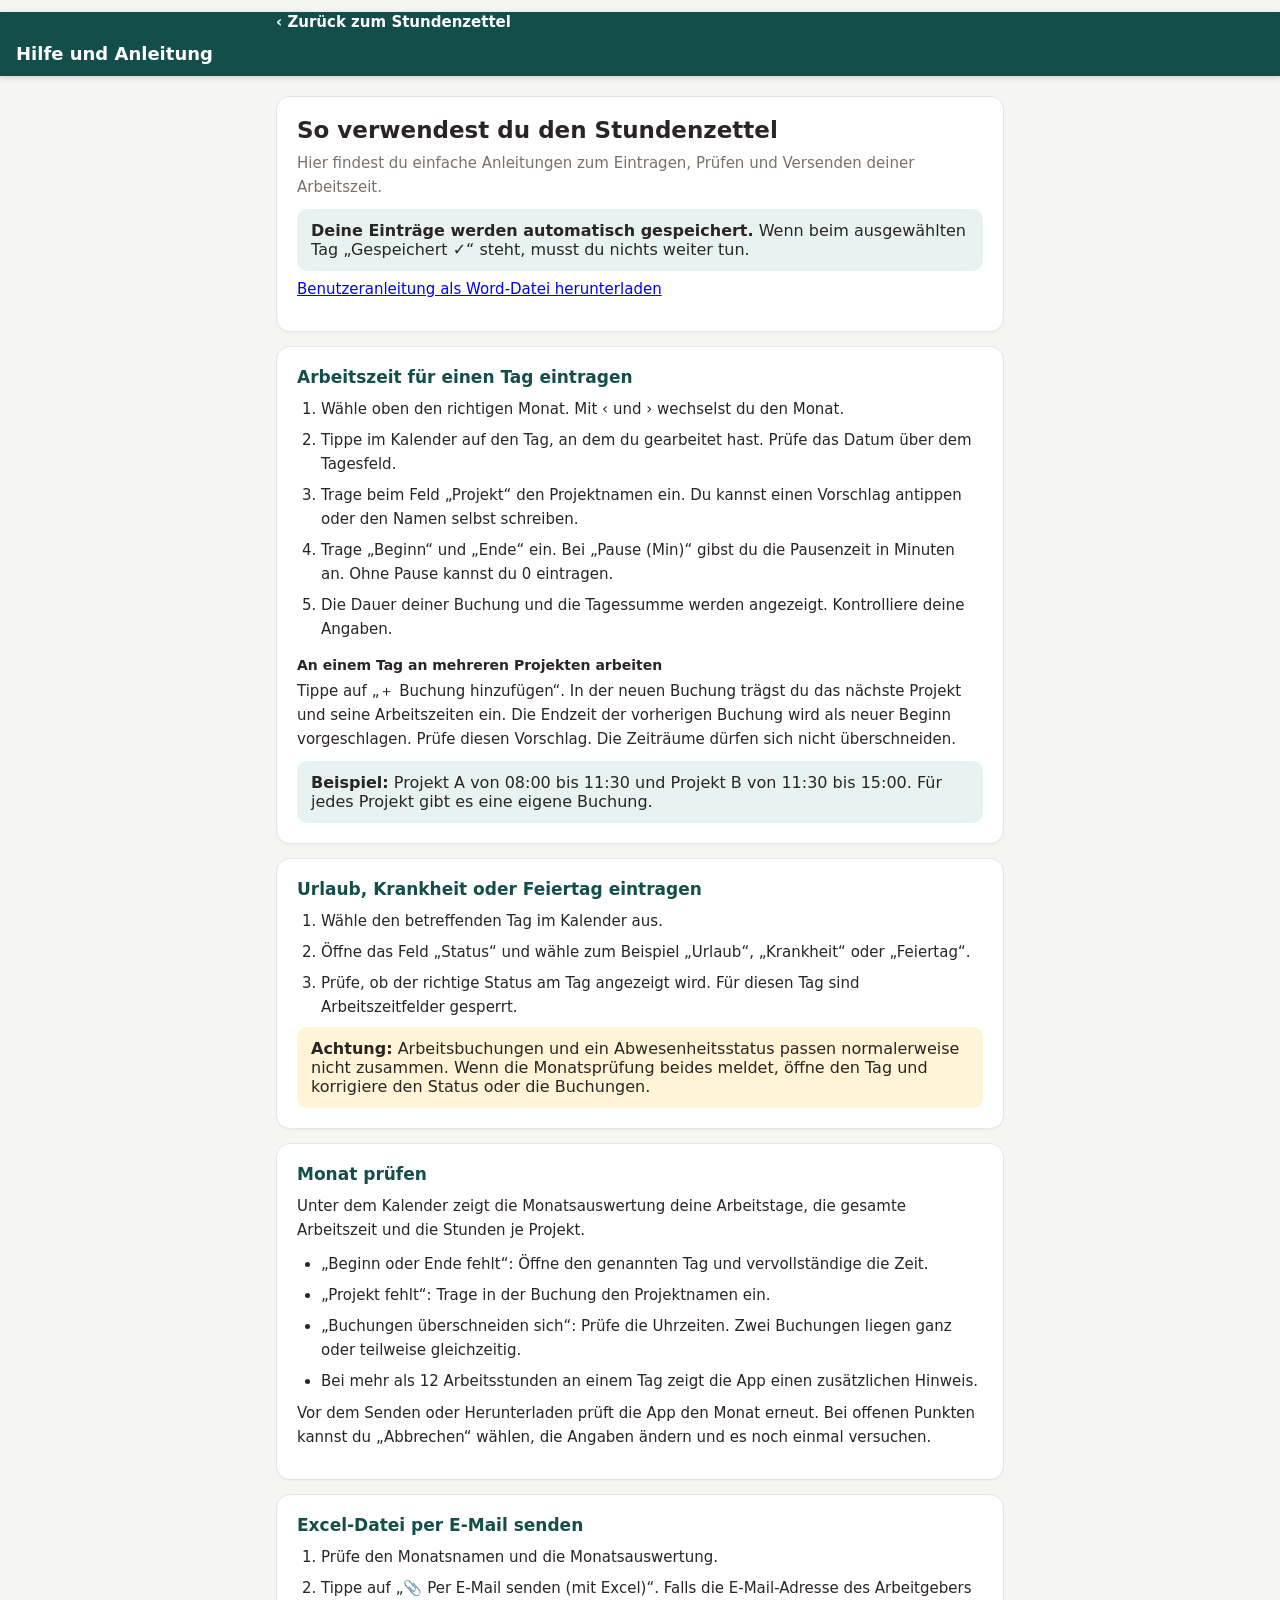
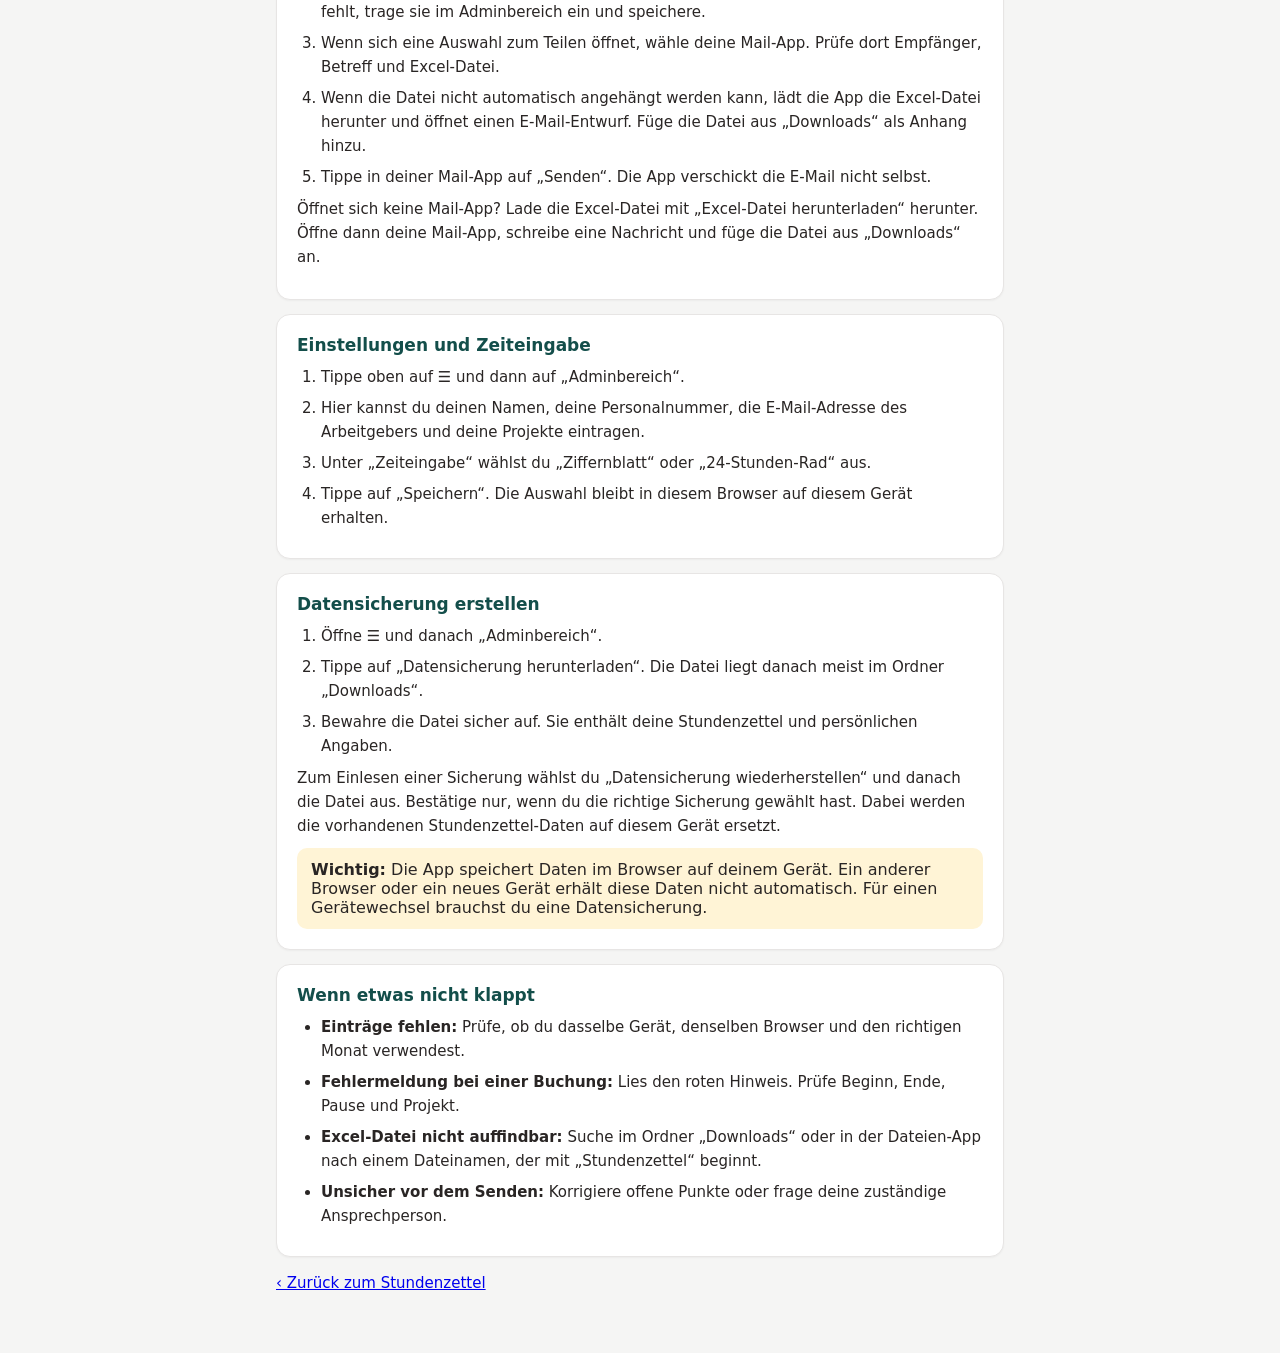
==== anleitung.html @ 893be98a "Anleitung" ====
<!DOCTYPE html>
<html lang="de">
<head>
  <meta charset="UTF-8">
  <meta name="viewport" content="width=device-width, initial-scale=1">
  <meta name="theme-color" content="#134e4a">
  <title>Benutzeranleitung – Stundenzettel</title>
  <link rel="stylesheet" href="./styles.css">
  <style>
    .guide-main { max-width:760px; margin:0 auto; padding:20px 16px 48px; }
    .guide-card { background:#fff; border:1px solid var(--stone-200); border-radius:14px; padding:20px; margin:0 0 14px; box-shadow:0 1px 2px rgba(0,0,0,.04); }
    .guide-main h1 { font-size:23px; margin:0 0 8px; }
    .guide-main h2 { font-size:17px; margin:0 0 10px; color:var(--teal-900); }
    .guide-main h3 { font-size:14px; margin:16px 0 6px; }
    .guide-main p, .guide-main li { font-size:15px; line-height:1.6; }
    .guide-main p { margin:6px 0 10px; }
    .guide-main ol, .guide-main ul { padding-left:24px; margin:8px 0; }
    .guide-main li { margin:0 0 7px; }
    .guide-intro { color:var(--stone-500); }
    .guide-note { padding:12px 14px; border-radius:10px; background:#e8f3f1; color:var(--stone-800); }
    .guide-warning { background:#fff4d6; }
    .guide-back { max-width:760px; margin:12px auto 0; padding:0 16px; }
    .guide-back a { color:#fff; text-decoration:none; font-size:15px; font-weight:600; }
    .guide-top { padding:12px 16px; }
    @media(max-width:420px) { .guide-card { padding:16px; } .guide-main h1 { font-size:21px; } .guide-main p, .guide-main li { font-size:14px; } }
  </style>
</head>
<body>
  <header>
    <div class="guide-back"><a href="./index.html">‹ Zurück zum Stundenzettel</a></div>
    <div class="guide-top"><h1 style="font-size:18px;font-weight:700;">Hilfe und Anleitung</h1></div>
  </header>
  <main class="guide-main">
    <section class="guide-card">
      <h1>So verwendest du den Stundenzettel</h1>
      <p class="guide-intro">Hier findest du einfache Anleitungen zum Eintragen, Prüfen und Versenden deiner Arbeitszeit.</p>
      <div class="guide-note"><strong>Deine Einträge werden automatisch gespeichert.</strong> Wenn beim ausgewählten Tag „Gespeichert ✓“ steht, musst du nichts weiter tun.</div>
      <p><a href="./Benutzeranleitung-Stundenzettel.docx" download>Benutzeranleitung als Word-Datei herunterladen</a></p>
    </section>

    <section class="guide-card">
      <h2>Arbeitszeit für einen Tag eintragen</h2>
      <ol>
        <li>Wähle oben den richtigen Monat. Mit ‹ und › wechselst du den Monat.</li>
        <li>Tippe im Kalender auf den Tag, an dem du gearbeitet hast. Prüfe das Datum über dem Tagesfeld.</li>
        <li>Trage beim Feld „Projekt“ den Projektnamen ein. Du kannst einen Vorschlag antippen oder den Namen selbst schreiben.</li>
        <li>Trage „Beginn“ und „Ende“ ein. Bei „Pause (Min)“ gibst du die Pausenzeit in Minuten an. Ohne Pause kannst du 0 eintragen.</li>
        <li>Die Dauer deiner Buchung und die Tagessumme werden angezeigt. Kontrolliere deine Angaben.</li>
      </ol>
      <h3>An einem Tag an mehreren Projekten arbeiten</h3>
      <p>Tippe auf „＋ Buchung hinzufügen“. In der neuen Buchung trägst du das nächste Projekt und seine Arbeitszeiten ein. Die Endzeit der vorherigen Buchung wird als neuer Beginn vorgeschlagen. Prüfe diesen Vorschlag. Die Zeiträume dürfen sich nicht überschneiden.</p>
      <div class="guide-note"><strong>Beispiel:</strong> Projekt A von 08:00 bis 11:30 und Projekt B von 11:30 bis 15:00. Für jedes Projekt gibt es eine eigene Buchung.</div>
    </section>

    <section class="guide-card">
      <h2>Urlaub, Krankheit oder Feiertag eintragen</h2>
      <ol>
        <li>Wähle den betreffenden Tag im Kalender aus.</li>
        <li>Öffne das Feld „Status“ und wähle zum Beispiel „Urlaub“, „Krankheit“ oder „Feiertag“.</li>
        <li>Prüfe, ob der richtige Status am Tag angezeigt wird. Für diesen Tag sind Arbeitszeitfelder gesperrt.</li>
      </ol>
      <div class="guide-note guide-warning"><strong>Achtung:</strong> Arbeitsbuchungen und ein Abwesenheitsstatus passen normalerweise nicht zusammen. Wenn die Monatsprüfung beides meldet, öffne den Tag und korrigiere den Status oder die Buchungen.</div>
    </section>

    <section class="guide-card">
      <h2>Monat prüfen</h2>
      <p>Unter dem Kalender zeigt die Monatsauswertung deine Arbeitstage, die gesamte Arbeitszeit und die Stunden je Projekt.</p>
      <ul>
        <li>„Beginn oder Ende fehlt“: Öffne den genannten Tag und vervollständige die Zeit.</li>
        <li>„Projekt fehlt“: Trage in der Buchung den Projektnamen ein.</li>
        <li>„Buchungen überschneiden sich“: Prüfe die Uhrzeiten. Zwei Buchungen liegen ganz oder teilweise gleichzeitig.</li>
        <li>Bei mehr als 12 Arbeitsstunden an einem Tag zeigt die App einen zusätzlichen Hinweis.</li>
      </ul>
      <p>Vor dem Senden oder Herunterladen prüft die App den Monat erneut. Bei offenen Punkten kannst du „Abbrechen“ wählen, die Angaben ändern und es noch einmal versuchen.</p>
    </section>

    <section class="guide-card">
      <h2>Excel-Datei per E-Mail senden</h2>
      <ol>
        <li>Prüfe den Monatsnamen und die Monatsauswertung.</li>
        <li>Tippe auf „📎 Per E-Mail senden (mit Excel)“. Falls die E-Mail-Adresse des Arbeitgebers fehlt, trage sie im Adminbereich ein und speichere.</li>
        <li>Wenn sich eine Auswahl zum Teilen öffnet, wähle deine Mail-App. Prüfe dort Empfänger, Betreff und Excel-Datei.</li>
        <li>Wenn die Datei nicht automatisch angehängt werden kann, lädt die App die Excel-Datei herunter und öffnet einen E-Mail-Entwurf. Füge die Datei aus „Downloads“ als Anhang hinzu.</li>
        <li>Tippe in deiner Mail-App auf „Senden“. Die App verschickt die E-Mail nicht selbst.</li>
      </ol>
      <p>Öffnet sich keine Mail-App? Lade die Excel-Datei mit „Excel-Datei herunterladen“ herunter. Öffne dann deine Mail-App, schreibe eine Nachricht und füge die Datei aus „Downloads“ an.</p>
    </section>

    <section class="guide-card">
      <h2>Einstellungen und Zeiteingabe</h2>
      <ol>
        <li>Tippe oben auf ☰ und dann auf „Adminbereich“.</li>
        <li>Hier kannst du deinen Namen, deine Personalnummer, die E-Mail-Adresse des Arbeitgebers und deine Projekte eintragen.</li>
        <li>Unter „Zeiteingabe“ wählst du „Ziffernblatt“ oder „24-Stunden-Rad“ aus.</li>
        <li>Tippe auf „Speichern“. Die Auswahl bleibt in diesem Browser auf diesem Gerät erhalten.</li>
      </ol>
    </section>

    <section class="guide-card">
      <h2>Datensicherung erstellen</h2>
      <ol>
        <li>Öffne ☰ und danach „Adminbereich“.</li>
        <li>Tippe auf „Datensicherung herunterladen“. Die Datei liegt danach meist im Ordner „Downloads“.</li>
        <li>Bewahre die Datei sicher auf. Sie enthält deine Stundenzettel und persönlichen Angaben.</li>
      </ol>
      <p>Zum Einlesen einer Sicherung wählst du „Datensicherung wiederherstellen“ und danach die Datei aus. Bestätige nur, wenn du die richtige Sicherung gewählt hast. Dabei werden die vorhandenen Stundenzettel-Daten auf diesem Gerät ersetzt.</p>
      <div class="guide-note guide-warning"><strong>Wichtig:</strong> Die App speichert Daten im Browser auf deinem Gerät. Ein anderer Browser oder ein neues Gerät erhält diese Daten nicht automatisch. Für einen Gerätewechsel brauchst du eine Datensicherung.</div>
    </section>

    <section class="guide-card">
      <h2>Wenn etwas nicht klappt</h2>
      <ul>
        <li><strong>Einträge fehlen:</strong> Prüfe, ob du dasselbe Gerät, denselben Browser und den richtigen Monat verwendest.</li>
        <li><strong>Fehlermeldung bei einer Buchung:</strong> Lies den roten Hinweis. Prüfe Beginn, Ende, Pause und Projekt.</li>
        <li><strong>Excel-Datei nicht auffindbar:</strong> Suche im Ordner „Downloads“ oder in der Dateien-App nach einem Dateinamen, der mit „Stundenzettel“ beginnt.</li>
        <li><strong>Unsicher vor dem Senden:</strong> Korrigiere offene Punkte oder frage deine zuständige Ansprechperson.</li>
      </ul>
    </section>

    <p><a href="./index.html">‹ Zurück zum Stundenzettel</a></p>
  </main>
</body>
</html>
---- styles.css ----
:root {
    --teal-900:#134e4a; --teal-800:#115e59; --teal-700:#0f766e; --teal-600:#0d9488; --teal-100:#ccfbf1;
    --amber-700:#b45309;
    --stone-100:#f5f5f4; --stone-200:#e7e5e4; --stone-300:#d6d3d1; --stone-400:#a8a29e; --stone-500:#78716c; --stone-800:#292524;
    --red-600:#dc2626;
  }
  * { box-sizing: border-box; }
  body { margin:0; background:var(--stone-100); font-family:'Inter',system-ui,sans-serif; color:var(--stone-800); -webkit-tap-highlight-color:transparent; }
  h1, h2 { font-family:'Space Grotesk',system-ui,sans-serif; margin:0; }
  header { background:var(--teal-900); color:#fff; position:sticky; top:0; z-index:20; box-shadow:0 2px 6px rgba(0,0,0,.15); }
  .topbar { display:flex; align-items:center; justify-content:space-between; padding:12px 16px; }
  .monthbar { display:flex; align-items:center; justify-content:space-between; padding:0 16px 12px; }
  .iconbtn { background:none; border:none; color:#fff; padding:8px; border-radius:999px; cursor:pointer; font-size:16px; line-height:1; }
  .iconbtn:hover { background:rgba(255,255,255,.12); }
  main { max-width:620px; margin:0 auto; padding:16px; padding-bottom:200px; }

  .cal-weekdays { display:grid; grid-template-columns:repeat(7,1fr); text-align:center; font-size:11px; color:var(--stone-500); margin-bottom:6px; text-transform:uppercase; letter-spacing:.03em; }
  .cal-grid { display:grid; grid-template-columns:repeat(7,1fr); gap:6px; margin-bottom:18px; }
  .cal-cell { aspect-ratio:1; display:flex; flex-direction:column; align-items:center; justify-content:center; gap:2px; background:#fff; border:1px solid var(--stone-200); border-radius:10px; cursor:pointer; font-family:inherit; padding:2px; }
  .cal-cell-out { opacity:.4; }
  .cal-cell-today { border-color:var(--teal-700); border-width:2px; }
  .cal-cell-error { border-color:var(--red-600); }
  .cal-cell-selected { background:var(--teal-700); border-color:var(--teal-700); }
  .cal-cell-selected .cal-daynum { color:#fff; }
  .cal-cell-selected .cal-value { color:#fff !important; }
  .cal-daynum { font-size:13px; font-weight:600; color:var(--stone-800); }
  .cal-value { font-size:10px; font-weight:700; font-variant-numeric:tabular-nums; line-height:1; }

  .card { background:#fff; border:1px solid var(--stone-200); border-radius:14px; padding:14px 16px; margin-bottom:12px; box-shadow:0 1px 2px rgba(0,0,0,.04); }
  .card-head { display:flex; align-items:center; justify-content:space-between; margin-bottom:10px; }
  .day-name { font-weight:600; font-size:14px; }
  .day-date { font-size:12px; color:var(--stone-400); }
  .day-total { font-weight:600; font-size:14px; color:var(--teal-800); font-variant-numeric:tabular-nums; }
  .fields { display:grid; grid-template-columns:1fr 1fr 1fr; gap:8px; }
  .field label { font-size:11px; text-transform:uppercase; letter-spacing:.03em; color:var(--stone-500); display:block; margin-bottom:4px; }
  .field input, .field select { width:100%; border:1px solid var(--stone-300); border-radius:8px; padding:7px 8px; font-size:14px; font-family:inherit; background:#fff; }
  .field input:focus, .field select:focus { outline:2px solid var(--teal-600); outline-offset:-1px; border-color:var(--teal-600); }
  .field input:disabled { background:var(--stone-100); color:var(--stone-400); }
  .status-badge { font-size:11px; font-weight:600; padding:2px 9px; border-radius:999px; white-space:nowrap; }
  .day-error { font-size:12px; color:var(--red-600); margin-top:6px; }
  .input-error { border-color:var(--red-600) !important; }
  .booking-list { display:flex; flex-direction:column; gap:10px; }
  .booking { border:1px solid var(--stone-200); border-radius:12px; padding:12px; background:#fff; }
  .booking-head { display:flex; align-items:center; justify-content:space-between; gap:8px; margin-bottom:10px; }
  .booking-title { font-size:13px; font-weight:700; }
  .booking-duration { font-size:12px; color:var(--teal-800); font-weight:600; font-variant-numeric:tabular-nums; }
  .booking-project { margin-bottom:10px; }
  .booking-fields { display:grid; grid-template-columns:1fr 1fr 1fr auto; gap:8px; align-items:end; }
  .remove-booking { border:0; background:var(--stone-100); border-radius:8px; color:var(--stone-500); height:36px; width:36px; cursor:pointer; font-size:16px; }
  .remove-booking:hover { color:var(--red-600); background:#fee2e2; }
  .btn-add { display:flex; justify-content:center; width:100%; padding:11px; border:1px dashed var(--teal-700); border-radius:10px; color:var(--teal-800); background:#f0fdfa; font:inherit; font-size:14px; font-weight:600; cursor:pointer; }
  .btn-add:hover { background:var(--teal-100); }
  .day-status { margin-top:14px; }
  .empty-bookings { color:var(--stone-500); font-size:13px; margin:0 0 10px; }
  @media(max-width:380px) { .booking-fields { grid-template-columns:1fr 1fr; } .booking-fields .field:nth-child(3) { grid-column:1; } .remove-booking { grid-column:2; justify-self:end; } }

  footer { position:fixed; bottom:0; left:0; right:0; background:#fff; border-top:1px solid var(--stone-200); box-shadow:0 -2px 10px rgba(0,0,0,.06); }
  .footer-inner { max-width:480px; margin:0 auto; padding:12px 16px 16px; }
  .totalrow { display:flex; align-items:baseline; justify-content:space-between; margin-bottom:8px; }
  .totalrow .label { font-size:11px; text-transform:uppercase; color:var(--stone-500); }
  .totalrow .value { font-size:20px; font-weight:700; color:var(--amber-700); font-variant-numeric:tabular-nums; }
  .btn-primary { display:flex; align-items:center; justify-content:center; gap:8px; width:100%; background:var(--teal-700); color:#fff; text-decoration:none; border:none; padding:13px; border-radius:12px; font-weight:600; font-size:15px; cursor:pointer; }
  .btn-primary:hover { background:var(--teal-800); }
  .btn-ghost { display:flex; align-items:center; justify-content:center; gap:6px; width:100%; background:none; border:none; color:var(--stone-500); font-size:12px; padding:7px; cursor:pointer; font-family:inherit; }
  .btn-ghost:hover { color:var(--teal-700); }
  .note { text-align:center; font-size:12px; color:var(--teal-700); margin-bottom:6px; display:none; }
  .error { font-size:12px; color:var(--red-600); margin-bottom:8px; display:none; }

  .overlay { position:fixed; inset:0; background:rgba(0,0,0,.4); z-index:30; display:none; align-items:flex-end; justify-content:center; }
  .overlay.open { display:flex; }
  .sheet { background:#fff; width:100%; max-width:420px; border-radius:16px 16px 0 0; max-height:85vh; overflow-y:auto; }
  .sheet-head { display:flex; align-items:center; justify-content:space-between; padding:16px 20px; border-bottom:1px solid var(--stone-200); }
  .sheet-body { padding:16px 20px; display:flex; flex-direction:column; gap:12px; }
  .sheet-body label { font-size:12px; color:var(--stone-500); display:block; margin-bottom:4px; }
  .sheet-body input { width:100%; border:1px solid var(--stone-300); border-radius:8px; padding:9px 10px; font-size:14px; font-family:inherit; }
  .sheet-body textarea { width:100%; border:1px solid var(--stone-300); border-radius:8px; padding:9px 10px; font-family:inherit; font-size:14px; line-height:1.45; resize:vertical; }
  .sheet-body small { display:block; color:var(--stone-500); font-size:11px; margin-top:5px; }
  .backup-actions { display:grid; gap:8px; }
  .btn-secondary { display:flex; justify-content:center; align-items:center; width:100%; padding:10px; border:1px solid var(--stone-300); border-radius:10px; background:#fff; color:var(--stone-800); font:600 13px 'Inter',system-ui,sans-serif; cursor:pointer; }
  .btn-secondary:hover { background:var(--stone-100); }
  .file-button input { display:none; }
  .summary-card { background:#fff; border:1px solid var(--stone-200); border-radius:14px; padding:14px 16px; margin-bottom:14px; }
  .summary-card h2 { font-size:16px; margin-bottom:12px; }
  .summary-stats { display:grid; grid-template-columns:1fr 1fr; gap:8px; margin-bottom:12px; }
  .summary-stat { padding:10px; background:var(--stone-100); border-radius:10px; }
  .summary-stat span { display:block; font-size:11px; color:var(--stone-500); }
  .summary-stat strong { display:block; font-size:17px; margin-top:3px; font-variant-numeric:tabular-nums; }
  .summary-title { font-size:12px; font-weight:700; text-transform:uppercase; letter-spacing:.03em; margin:12px 0 6px; }
  .summary-list { list-style:none; padding:0; margin:0; display:flex; flex-direction:column; gap:5px; font-size:13px; }
  .summary-list li { display:flex; justify-content:space-between; gap:12px; border-bottom:1px solid var(--stone-100); padding:5px 0; }
  .summary-list li span:last-child { font-weight:600; font-variant-numeric:tabular-nums; white-space:nowrap; }
  .summary-warning { color:var(--amber-700); background:#fffbeb; border-radius:8px; padding:8px; font-size:12px; }
  .summary-ok { color:var(--teal-800); font-size:12px; }
  .sheet-foot { display:flex; gap:8px; padding:16px 20px; border-top:1px solid var(--stone-200); }
  .btn-cancel { flex:1; padding:11px; border-radius:10px; border:1px solid var(--stone-300); background:#fff; color:var(--stone-500); font-weight:600; cursor:pointer; font-family:inherit; }
  .btn-save { flex:1; padding:11px; border-radius:10px; border:none; background:var(--teal-700); color:#fff; font-weight:600; cursor:pointer; font-family:inherit; }
  .issue-list { margin:0; padding-left:18px; font-size:13px; color:var(--red-600); display:flex; flex-direction:column; gap:4px; }
  .time-wheel { display:grid; grid-template-columns:1fr auto 1fr; gap:10px; align-items:center; padding:12px 24px; }
  .wheel-column { height:220px; overflow-y:auto; overscroll-behavior:contain; scroll-snap-type:y mandatory; scrollbar-width:none; padding:88px 0; position:relative; mask-image:linear-gradient(to bottom,transparent,black 28%,black 72%,transparent); -webkit-mask-image:linear-gradient(to bottom,transparent,black 28%,black 72%,transparent); }
  .wheel-column::-webkit-scrollbar { display:none; }
  .wheel-item { display:block; width:100%; height:44px; scroll-snap-align:center; border:0; background:transparent; color:var(--stone-400); font:500 20px 'Inter',sans-serif; cursor:pointer; }
  .wheel-item.selected { color:var(--stone-800); font-weight:700; border-top:2px solid var(--stone-400); border-bottom:2px solid var(--stone-400); }
  .wheel-separator { font-size:24px; color:var(--stone-500); }

  .menu { position:absolute; right:0; top:44px; background:#fff; border:1px solid var(--stone-200); border-radius:10px; box-shadow:0 4px 16px rgba(0,0,0,.12); overflow:hidden; display:none; z-index:25; min-width:180px; }
  .menu.open { display:block; }
  .menu button { width:100%; text-align:left; padding:12px 16px; background:none; border:none; font-size:14px; display:flex; align-items:center; gap:8px; cursor:pointer; color:var(--stone-800); font-family:inherit; }
  .menu button:hover { background:var(--stone-100); }
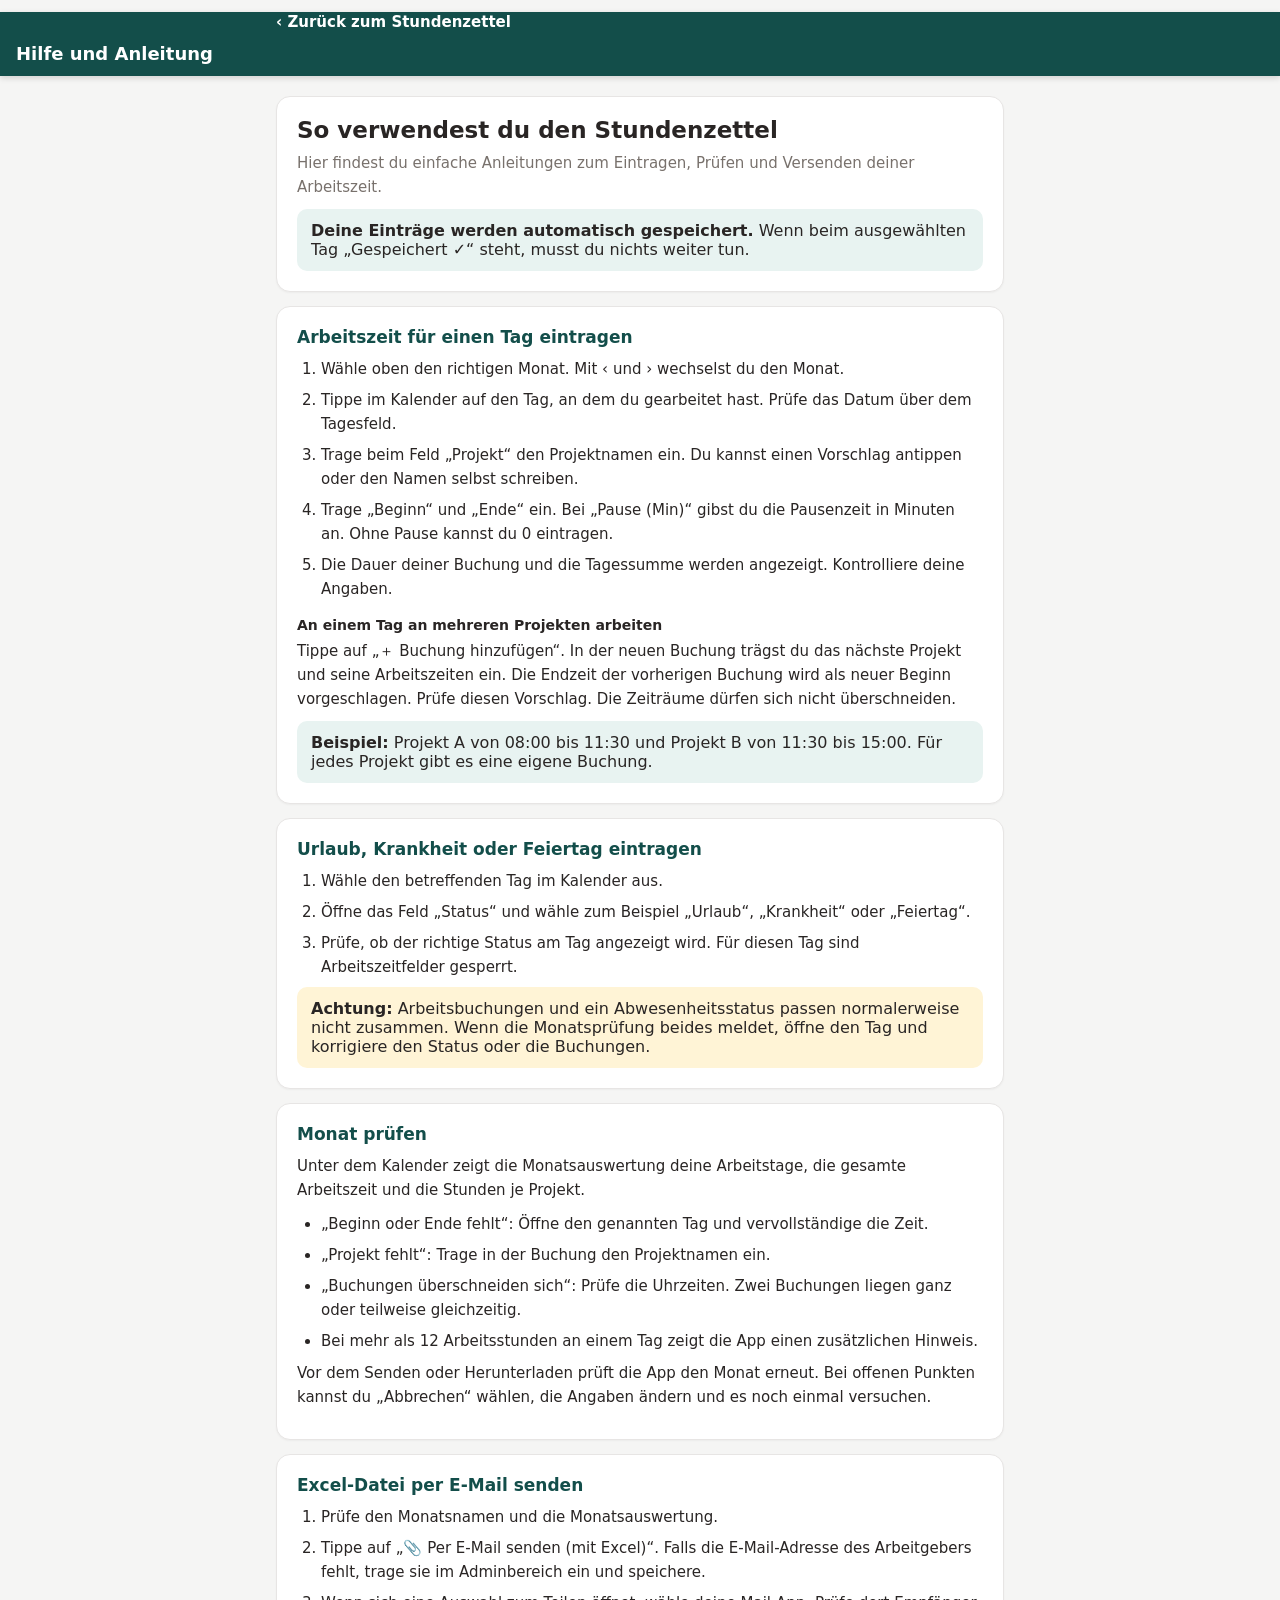
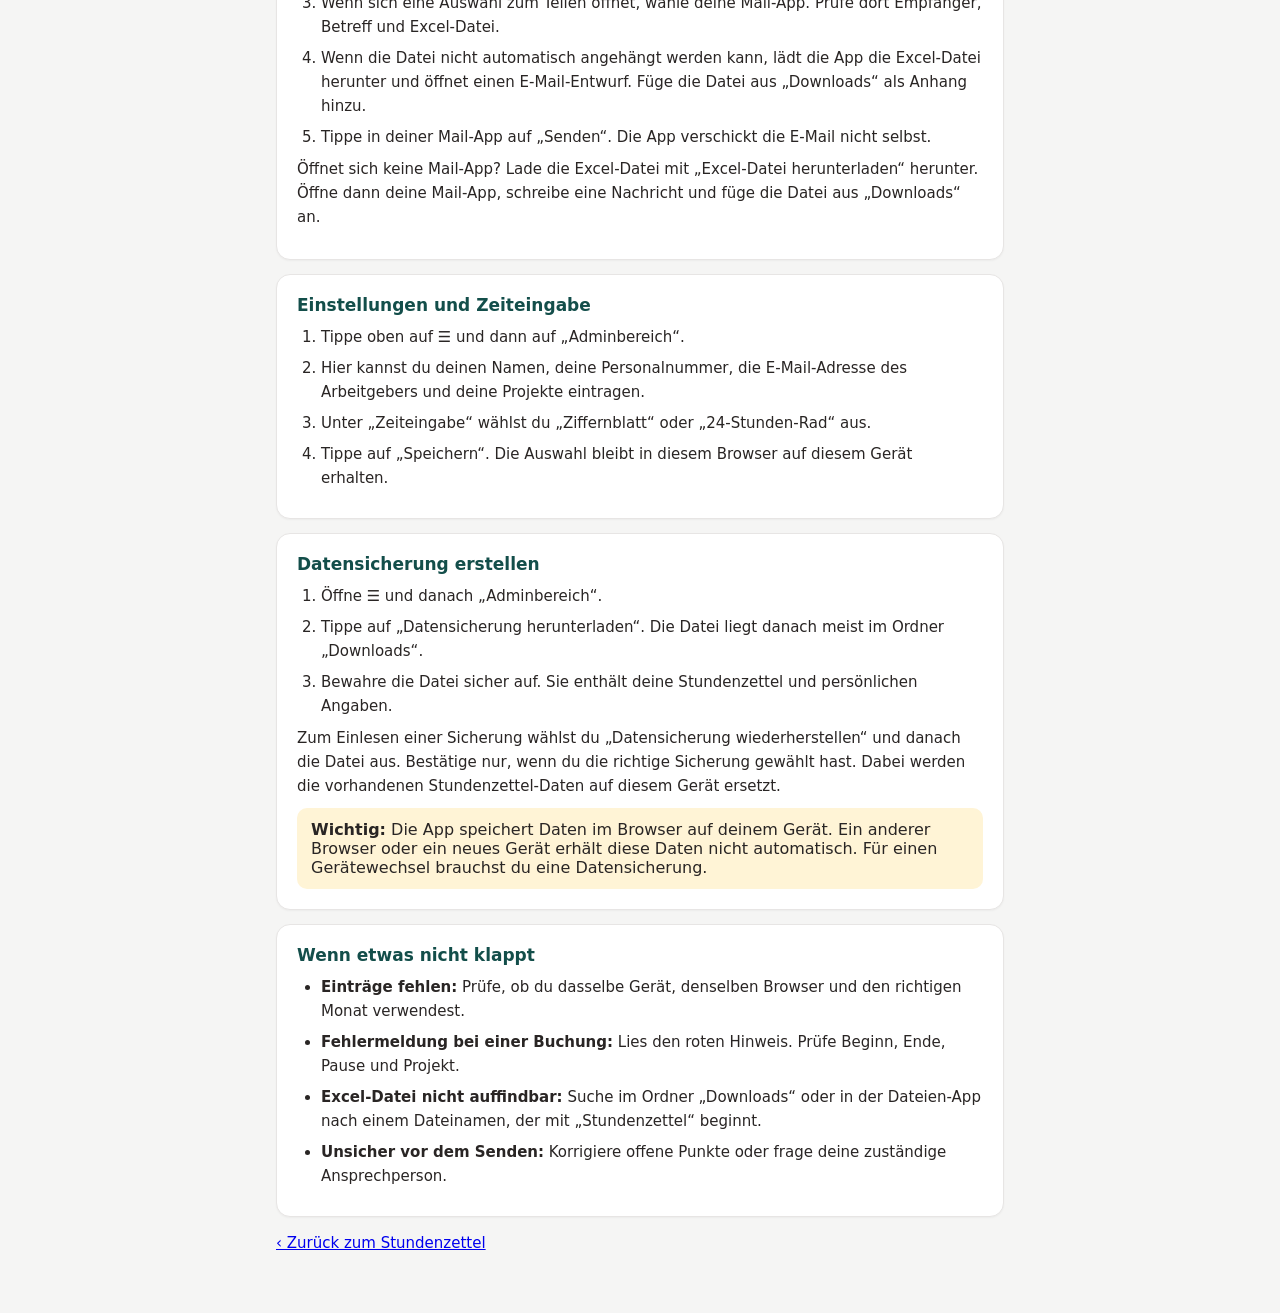
==== commit eac2f5bd: "Die App prüft beim Laden aktiv auf eine neue Service-Worker-Version. Kein Löschen der Cookies mehr e" ====
--- a/anleitung.html
+++ b/anleitung.html
@@ -35,7 +35,6 @@
       <h1>So verwendest du den Stundenzettel</h1>
       <p class="guide-intro">Hier findest du einfache Anleitungen zum Eintragen, Prüfen und Versenden deiner Arbeitszeit.</p>
       <div class="guide-note"><strong>Deine Einträge werden automatisch gespeichert.</strong> Wenn beim ausgewählten Tag „Gespeichert ✓“ steht, musst du nichts weiter tun.</div>
-      <p><a href="./Benutzeranleitung-Stundenzettel.docx" download>Benutzeranleitung als Word-Datei herunterladen</a></p>
     </section>
 
     <section class="guide-card">
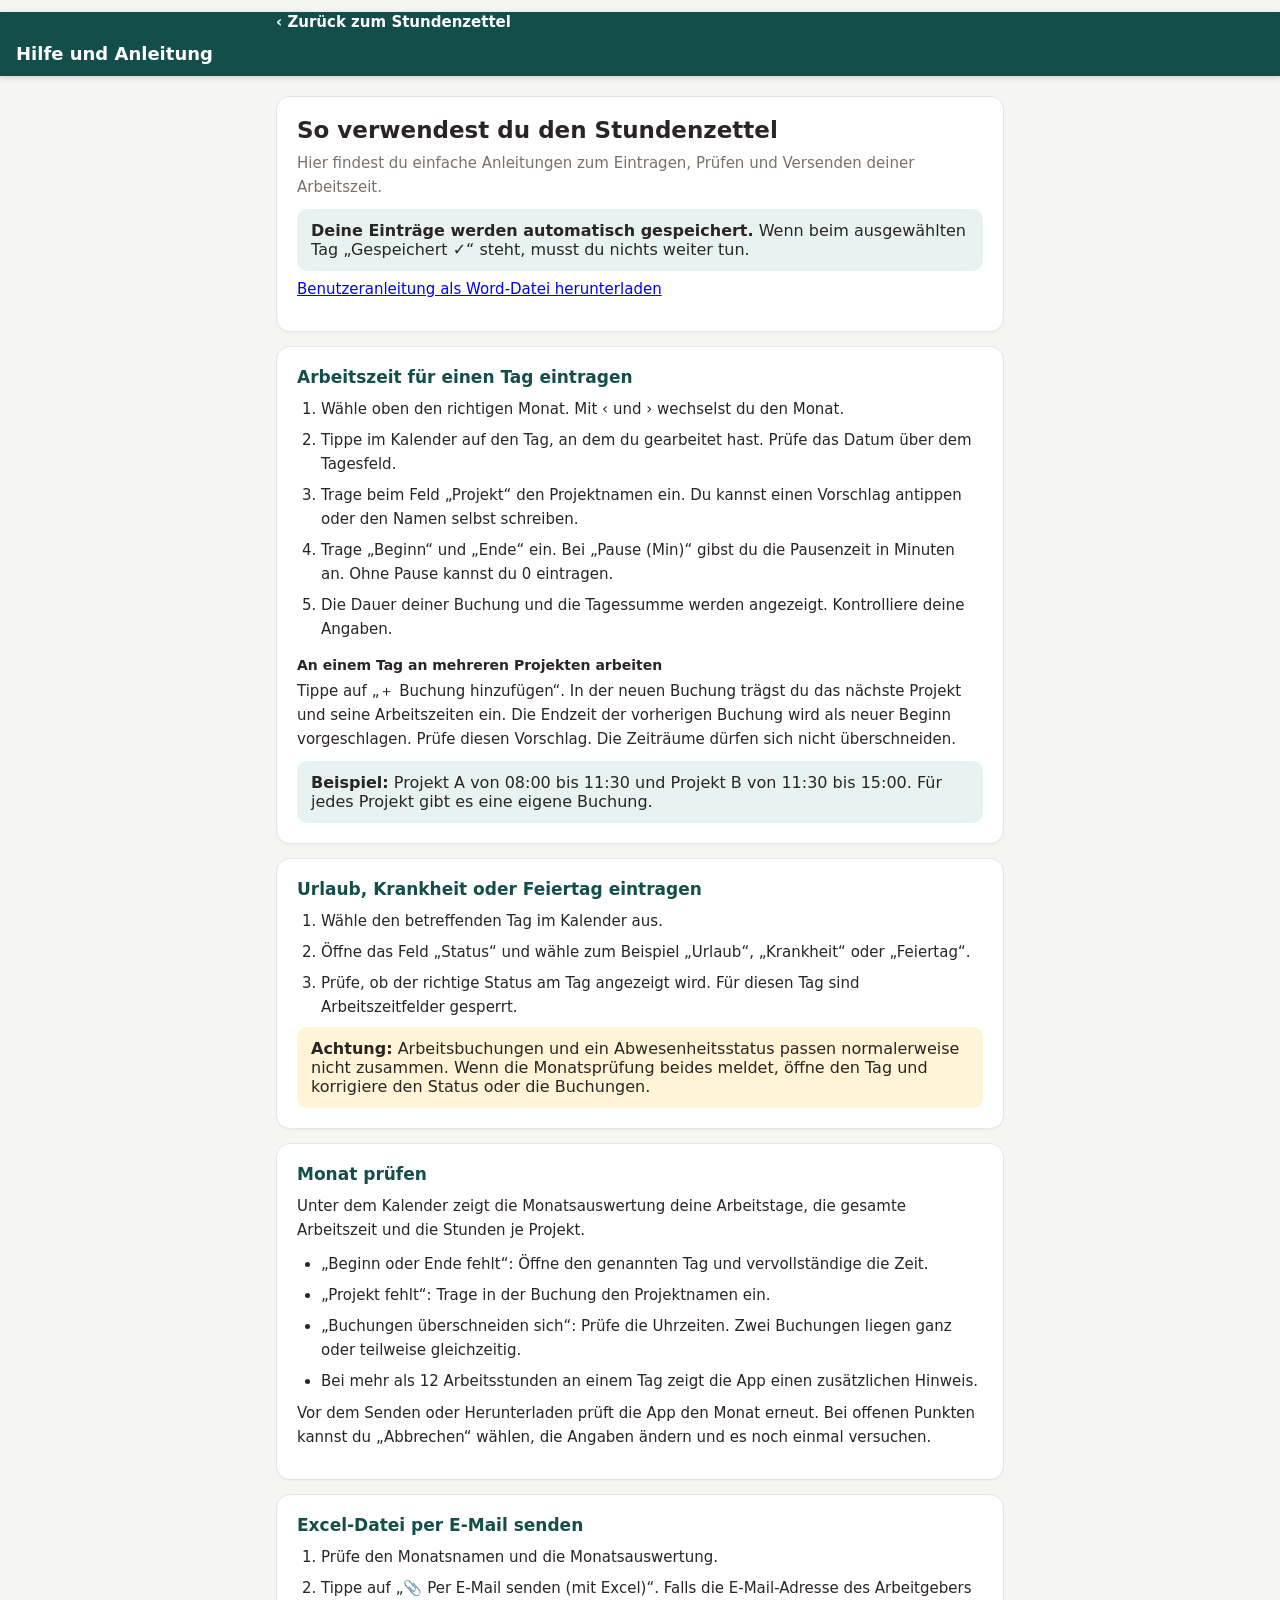
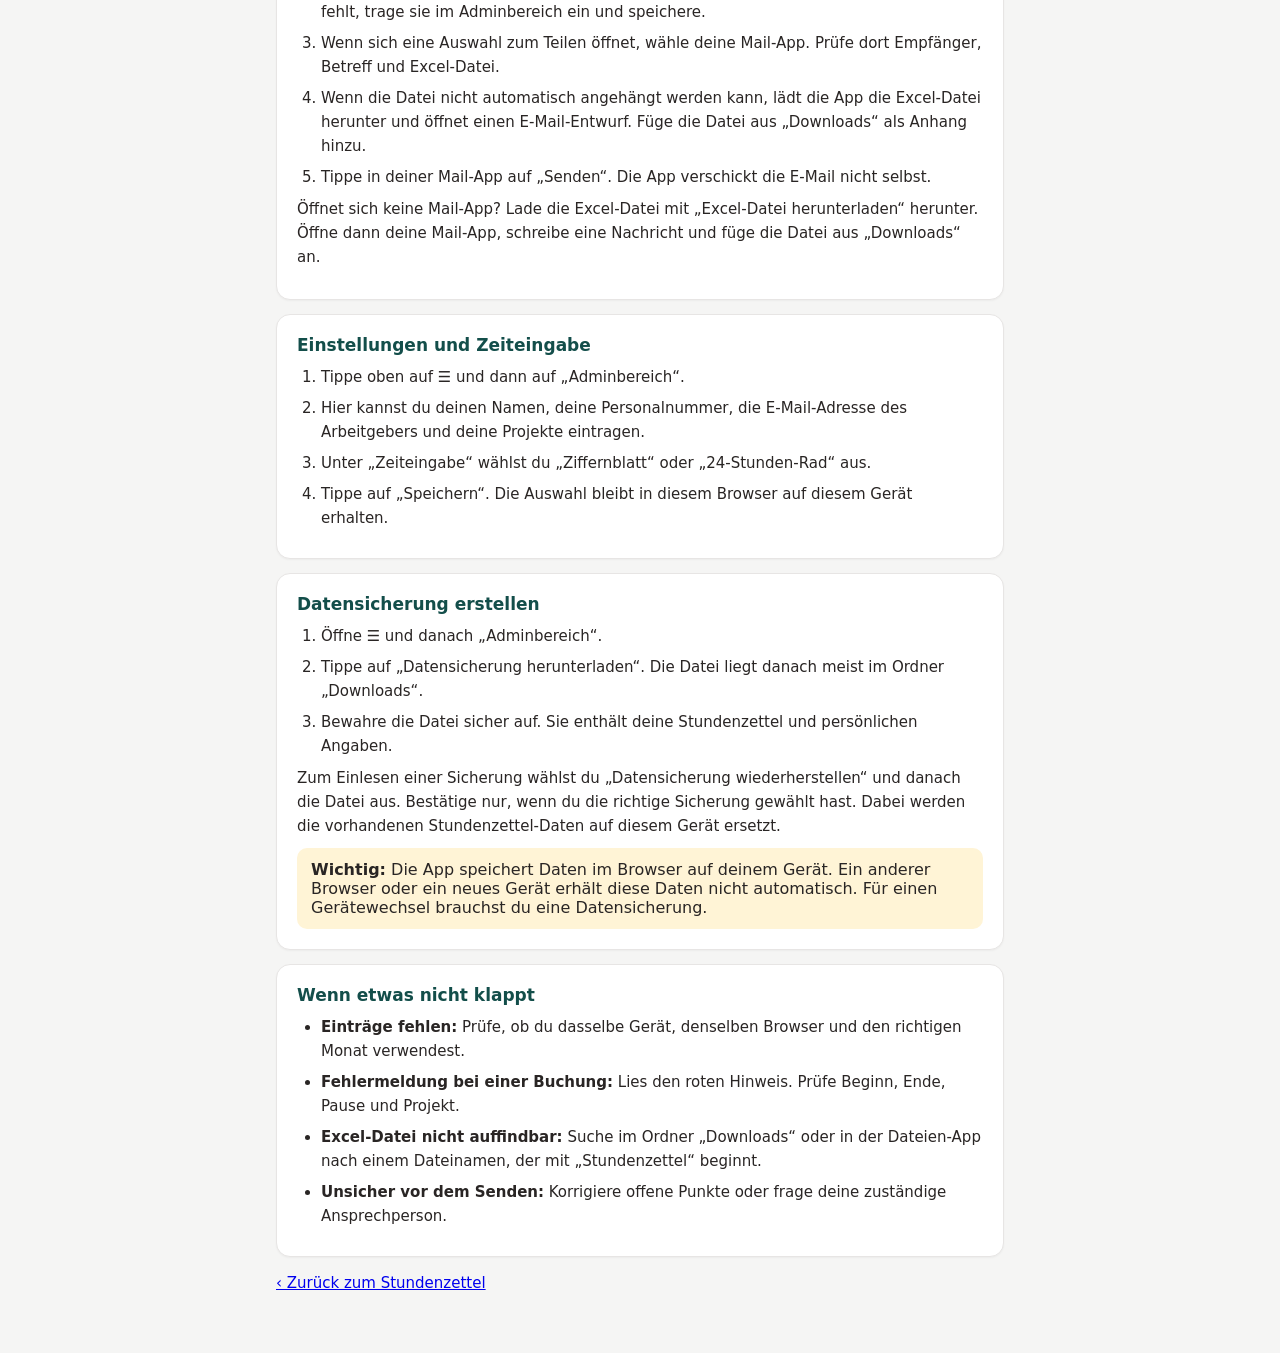
==== commit 9e7dd985: "Anleitung als WORD-Datei" ====
--- a/anleitung.html
+++ b/anleitung.html
@@ -35,6 +35,7 @@
       <h1>So verwendest du den Stundenzettel</h1>
       <p class="guide-intro">Hier findest du einfache Anleitungen zum Eintragen, Prüfen und Versenden deiner Arbeitszeit.</p>
       <div class="guide-note"><strong>Deine Einträge werden automatisch gespeichert.</strong> Wenn beim ausgewählten Tag „Gespeichert ✓“ steht, musst du nichts weiter tun.</div>
+      <p><a href="./Benutzeranleitung-Stundenzettel.docx" download>Benutzeranleitung als Word-Datei herunterladen</a></p>
     </section>
 
     <section class="guide-card">
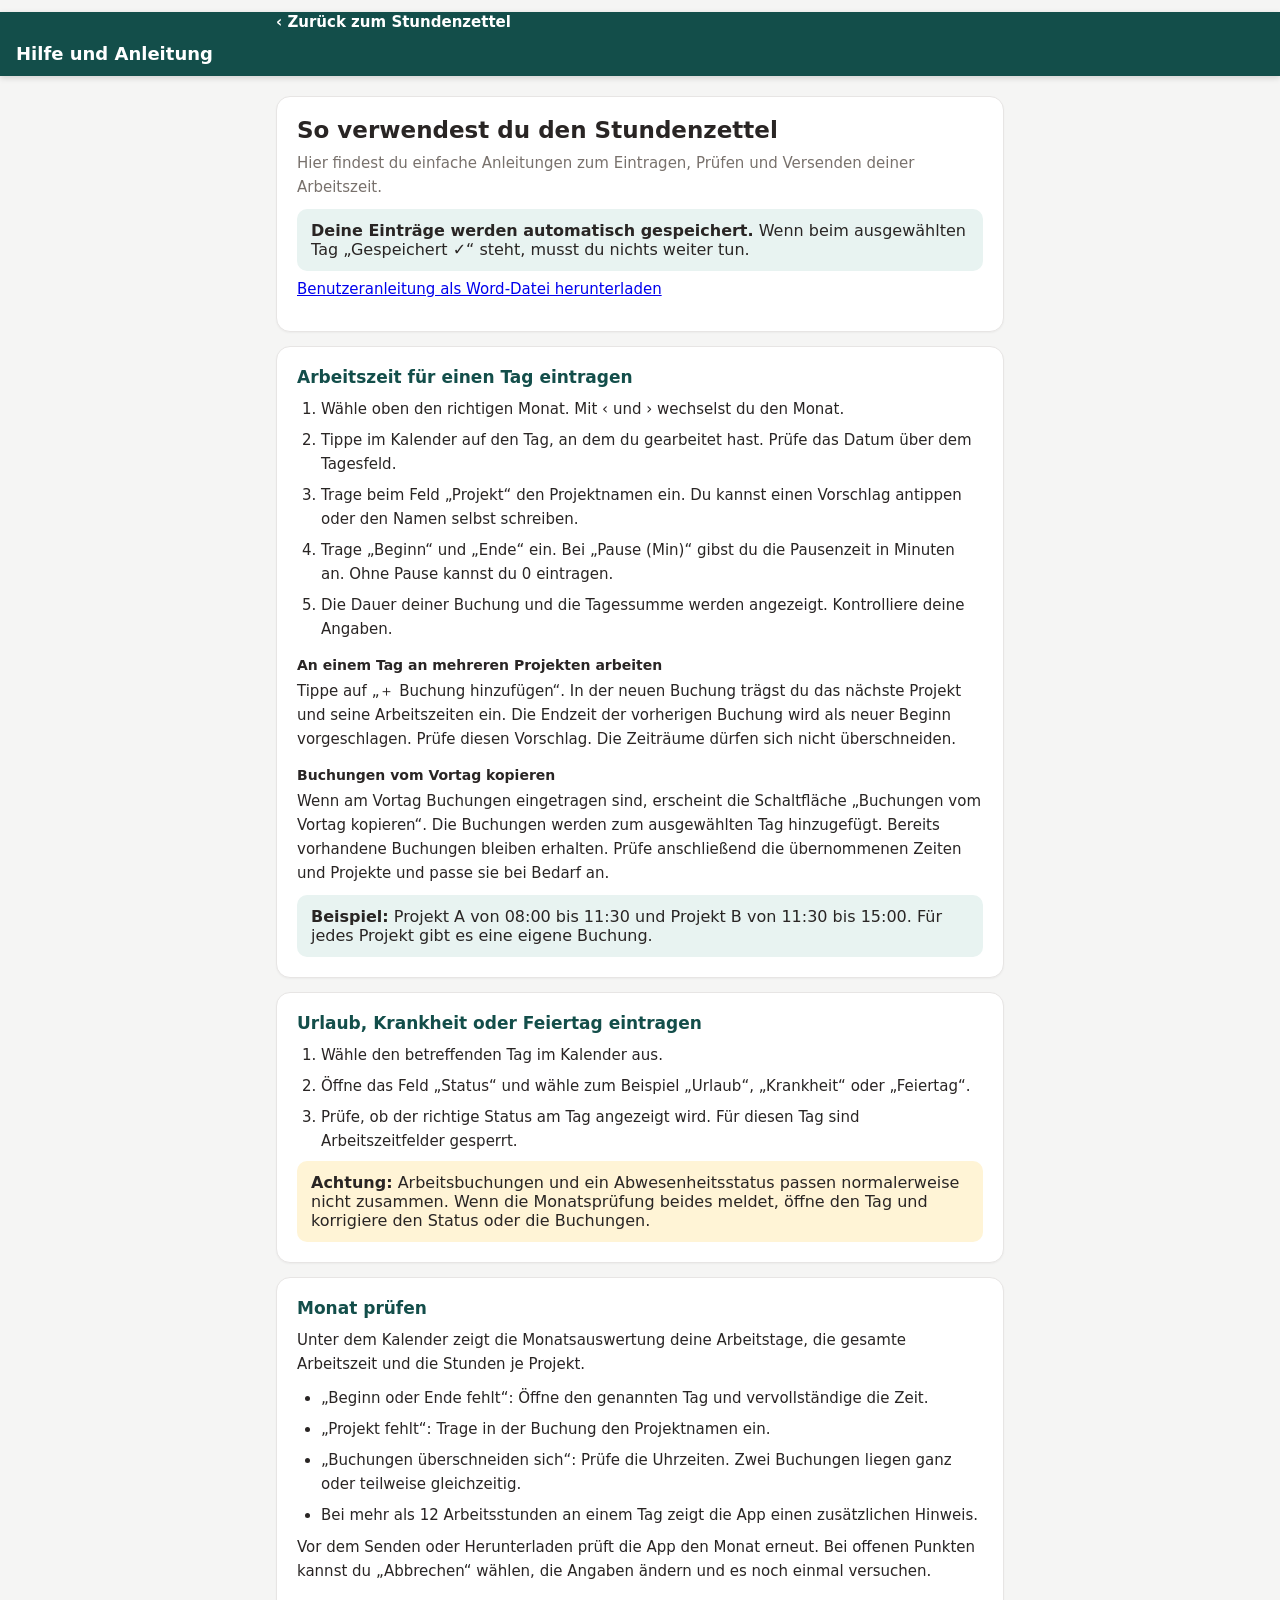
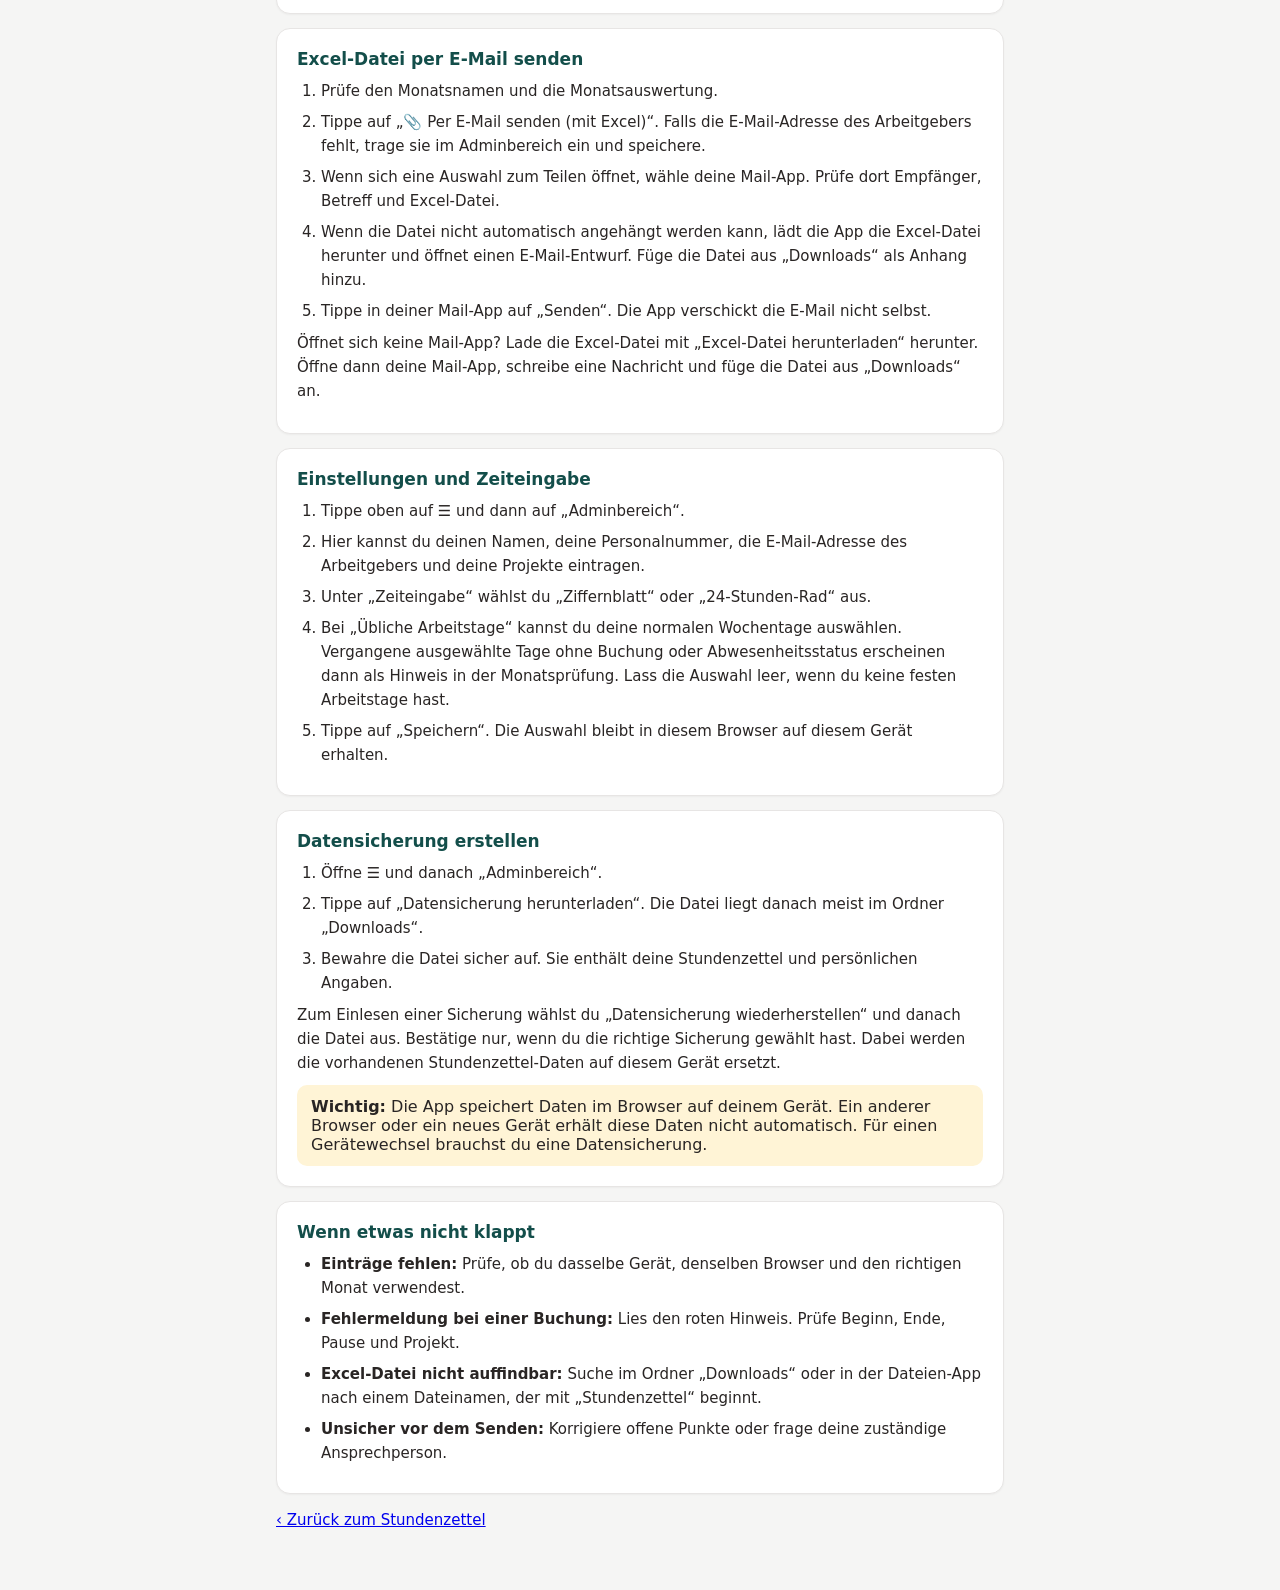
==== commit 6e07d570: "Buchungen vom Vortag kopieren, Übliche Arbeitstage festlegen Buchungen vom Vortag kopieren Übliche " ====
--- a/anleitung.html
+++ b/anleitung.html
@@ -49,6 +49,8 @@
       </ol>
       <h3>An einem Tag an mehreren Projekten arbeiten</h3>
       <p>Tippe auf „＋ Buchung hinzufügen“. In der neuen Buchung trägst du das nächste Projekt und seine Arbeitszeiten ein. Die Endzeit der vorherigen Buchung wird als neuer Beginn vorgeschlagen. Prüfe diesen Vorschlag. Die Zeiträume dürfen sich nicht überschneiden.</p>
+      <h3>Buchungen vom Vortag kopieren</h3>
+      <p>Wenn am Vortag Buchungen eingetragen sind, erscheint die Schaltfläche „Buchungen vom Vortag kopieren“. Die Buchungen werden zum ausgewählten Tag hinzugefügt. Bereits vorhandene Buchungen bleiben erhalten. Prüfe anschließend die übernommenen Zeiten und Projekte und passe sie bei Bedarf an.</p>
       <div class="guide-note"><strong>Beispiel:</strong> Projekt A von 08:00 bis 11:30 und Projekt B von 11:30 bis 15:00. Für jedes Projekt gibt es eine eigene Buchung.</div>
     </section>
 
@@ -92,6 +94,7 @@
         <li>Tippe oben auf ☰ und dann auf „Adminbereich“.</li>
         <li>Hier kannst du deinen Namen, deine Personalnummer, die E-Mail-Adresse des Arbeitgebers und deine Projekte eintragen.</li>
         <li>Unter „Zeiteingabe“ wählst du „Ziffernblatt“ oder „24-Stunden-Rad“ aus.</li>
+        <li>Bei „Übliche Arbeitstage“ kannst du deine normalen Wochentage auswählen. Vergangene ausgewählte Tage ohne Buchung oder Abwesenheitsstatus erscheinen dann als Hinweis in der Monatsprüfung. Lass die Auswahl leer, wenn du keine festen Arbeitstage hast.</li>
         <li>Tippe auf „Speichern“. Die Auswahl bleibt in diesem Browser auf diesem Gerät erhalten.</li>
       </ol>
     </section>
--- a/styles.css
+++ b/styles.css
@@ -75,6 +75,11 @@
   .sheet-body input { width:100%; border:1px solid var(--stone-300); border-radius:8px; padding:9px 10px; font-size:14px; font-family:inherit; }
   .sheet-body textarea { width:100%; border:1px solid var(--stone-300); border-radius:8px; padding:9px 10px; font-family:inherit; font-size:14px; line-height:1.45; resize:vertical; }
   .sheet-body small { display:block; color:var(--stone-500); font-size:11px; margin-top:5px; }
+  .weekday-select { display:grid; grid-template-columns:repeat(4,1fr); gap:7px; }
+  .sheet-body .weekday-option { display:flex; align-items:center; gap:6px; margin:0; padding:8px 6px; border:1px solid var(--stone-200); border-radius:8px; background:var(--stone-100); color:var(--stone-800); font-size:13px; }
+  .sheet-body .weekday-option input { width:auto; margin:0; accent-color:var(--teal-700); }
+  .copy-previous-wrap { display:flex; flex-direction:column; gap:4px; margin:10px 0; }
+  .copy-previous-wrap small { color:var(--stone-500); font-size:11px; line-height:1.4; }
   .backup-actions { display:grid; gap:8px; }
   .btn-secondary { display:flex; justify-content:center; align-items:center; width:100%; padding:10px; border:1px solid var(--stone-300); border-radius:10px; background:#fff; color:var(--stone-800); font:600 13px 'Inter',system-ui,sans-serif; cursor:pointer; }
   .btn-secondary:hover { background:var(--stone-100); }
@@ -105,5 +110,7 @@
   .menu { position:absolute; right:0; top:44px; background:#fff; border:1px solid var(--stone-200); border-radius:10px; box-shadow:0 4px 16px rgba(0,0,0,.12); overflow:hidden; display:none; z-index:25; min-width:180px; }
   .menu.open { display:block; }
   .menu button { width:100%; text-align:left; padding:12px 16px; background:none; border:none; font-size:14px; display:flex; align-items:center; gap:8px; cursor:pointer; color:var(--stone-800); font-family:inherit; }
+  .menu a { width:100%; text-align:left; padding:12px 16px; background:none; border:0; font-size:14px; display:flex; align-items:center; gap:8px; cursor:pointer; color:var(--stone-800); font-family:inherit; text-decoration:none; white-space:nowrap; }
+  .menu a:hover { background:var(--stone-100); }
   .menu button:hover { background:var(--stone-100); }
 
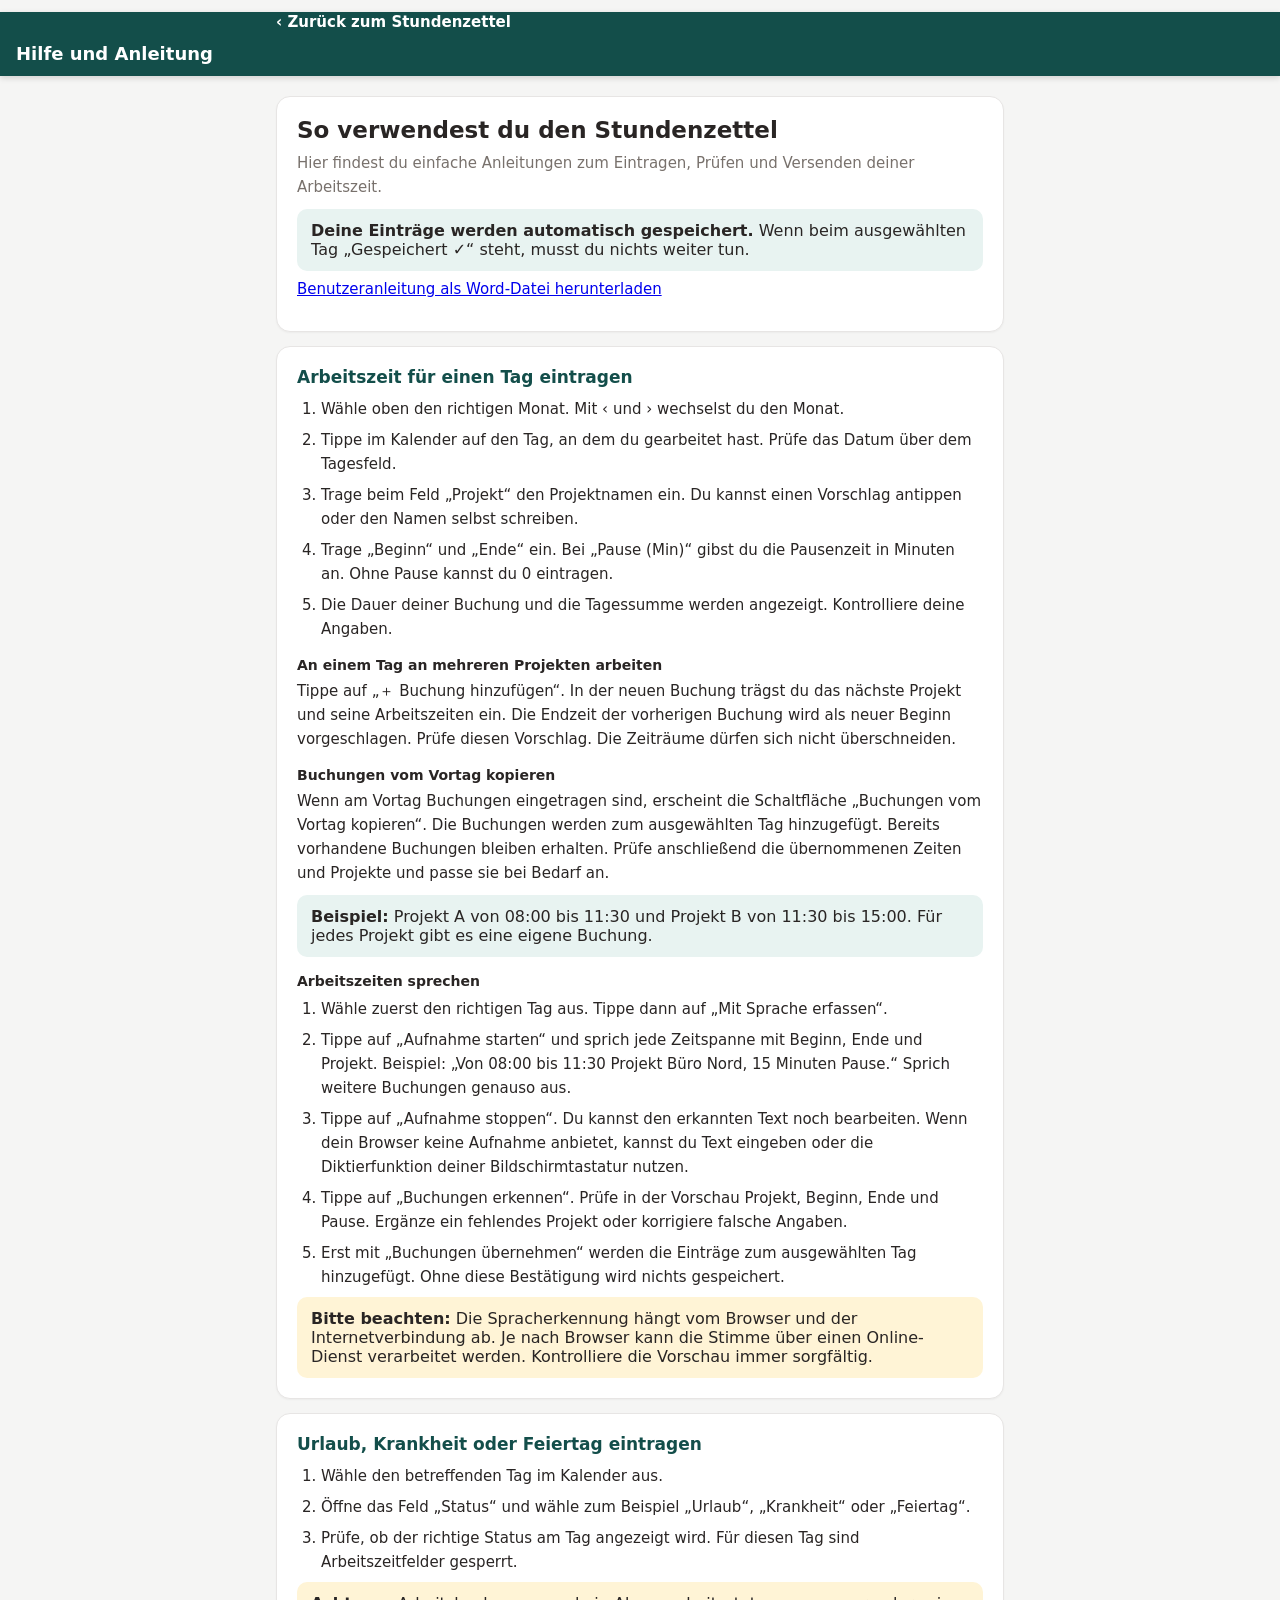
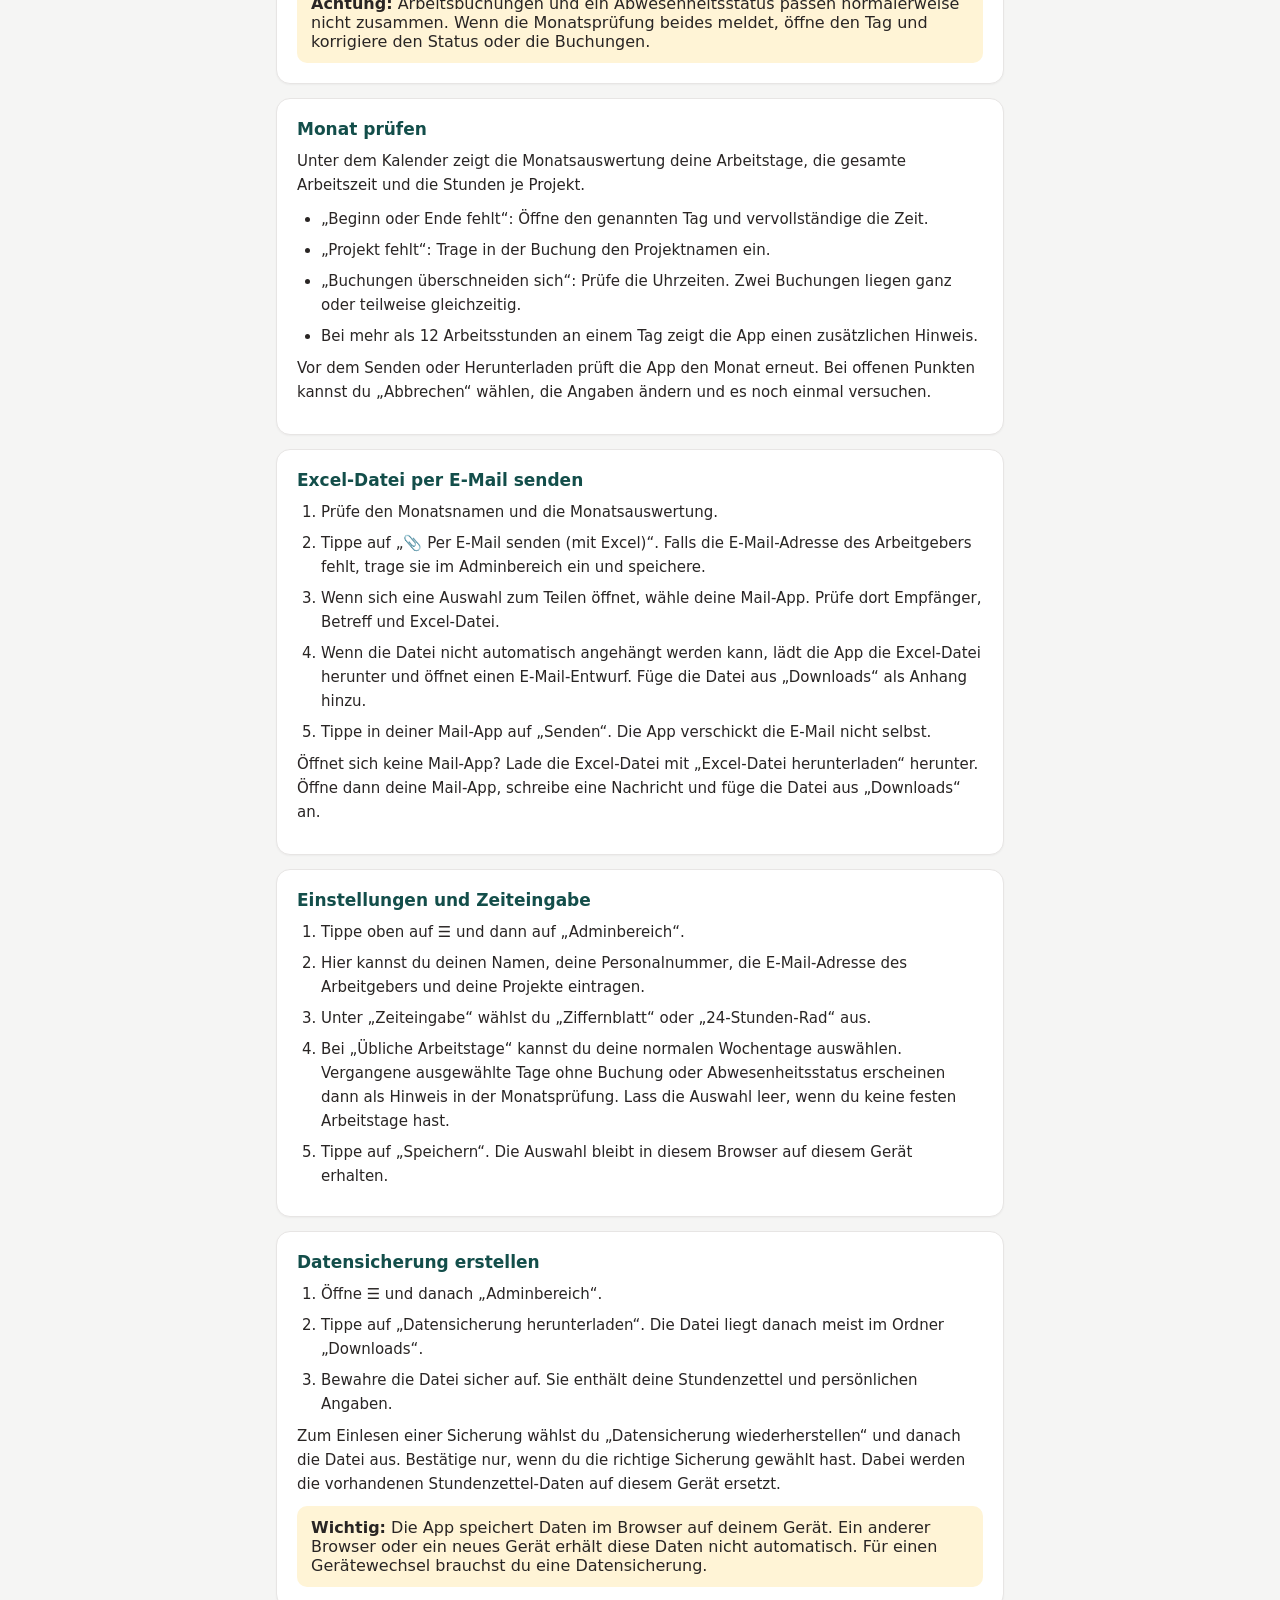
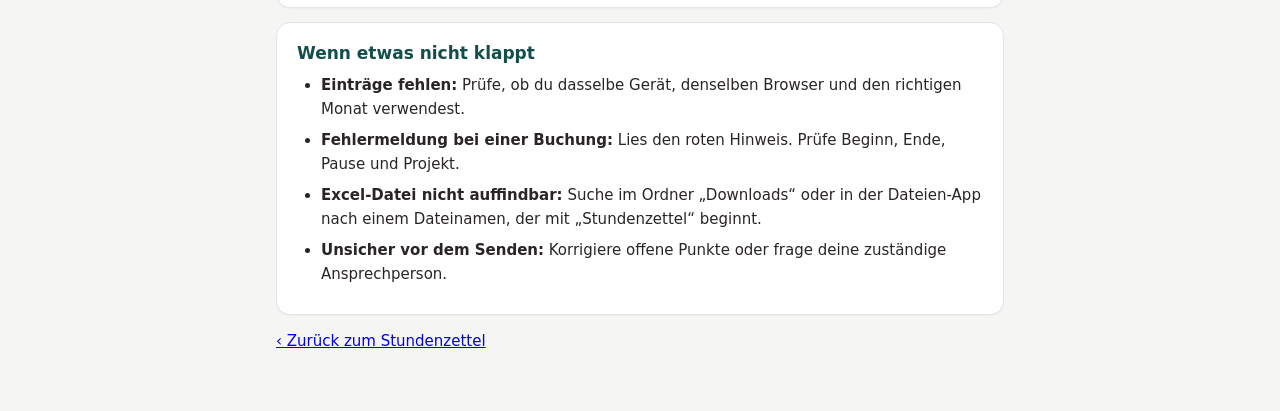
==== commit 27d68d5a: "Spracheingabe" ====
--- a/anleitung.html
+++ b/anleitung.html
@@ -52,6 +52,15 @@
       <h3>Buchungen vom Vortag kopieren</h3>
       <p>Wenn am Vortag Buchungen eingetragen sind, erscheint die Schaltfläche „Buchungen vom Vortag kopieren“. Die Buchungen werden zum ausgewählten Tag hinzugefügt. Bereits vorhandene Buchungen bleiben erhalten. Prüfe anschließend die übernommenen Zeiten und Projekte und passe sie bei Bedarf an.</p>
       <div class="guide-note"><strong>Beispiel:</strong> Projekt A von 08:00 bis 11:30 und Projekt B von 11:30 bis 15:00. Für jedes Projekt gibt es eine eigene Buchung.</div>
+      <h3>Arbeitszeiten sprechen</h3>
+      <ol>
+        <li>Wähle zuerst den richtigen Tag aus. Tippe dann auf „Mit Sprache erfassen“.</li>
+        <li>Tippe auf „Aufnahme starten“ und sprich jede Zeitspanne mit Beginn, Ende und Projekt. Beispiel: „Von 08:00 bis 11:30 Projekt Büro Nord, 15 Minuten Pause.“ Sprich weitere Buchungen genauso aus.</li>
+        <li>Tippe auf „Aufnahme stoppen“. Du kannst den erkannten Text noch bearbeiten. Wenn dein Browser keine Aufnahme anbietet, kannst du Text eingeben oder die Diktierfunktion deiner Bildschirmtastatur nutzen.</li>
+        <li>Tippe auf „Buchungen erkennen“. Prüfe in der Vorschau Projekt, Beginn, Ende und Pause. Ergänze ein fehlendes Projekt oder korrigiere falsche Angaben.</li>
+        <li>Erst mit „Buchungen übernehmen“ werden die Einträge zum ausgewählten Tag hinzugefügt. Ohne diese Bestätigung wird nichts gespeichert.</li>
+      </ol>
+      <div class="guide-note guide-warning"><strong>Bitte beachten:</strong> Die Spracherkennung hängt vom Browser und der Internetverbindung ab. Je nach Browser kann die Stimme über einen Online-Dienst verarbeitet werden. Kontrolliere die Vorschau immer sorgfältig.</div>
     </section>
 
     <section class="guide-card">
--- a/styles.css
+++ b/styles.css
@@ -9,6 +9,9 @@
   h1, h2 { font-family:'Space Grotesk',system-ui,sans-serif; margin:0; }
   header { background:var(--teal-900); color:#fff; position:sticky; top:0; z-index:20; box-shadow:0 2px 6px rgba(0,0,0,.15); }
   .topbar { display:flex; align-items:center; justify-content:space-between; padding:12px 16px; }
+  .topbar-actions { display:flex; align-items:center; gap:6px; }
+  .language-select { max-width:124px; border:1px solid rgba(255,255,255,.38); border-radius:8px; padding:7px 24px 7px 8px; color:#fff; background:rgba(255,255,255,.1); font:inherit; font-size:12px; }
+  .language-select option { color:#292524; background:#fff; }
   .monthbar { display:flex; align-items:center; justify-content:space-between; padding:0 16px 12px; }
   .iconbtn { background:none; border:none; color:#fff; padding:8px; border-radius:999px; cursor:pointer; font-size:16px; line-height:1; }
   .iconbtn:hover { background:rgba(255,255,255,.12); }
@@ -53,6 +56,10 @@
   .day-status { margin-top:14px; }
   .empty-bookings { color:var(--stone-500); font-size:13px; margin:0 0 10px; }
   @media(max-width:380px) { .booking-fields { grid-template-columns:1fr 1fr; } .booking-fields .field:nth-child(3) { grid-column:1; } .remove-booking { grid-column:2; justify-self:end; } }
+  html[dir="rtl"] body { direction:rtl; }
+  html[dir="rtl"] .cal-grid, html[dir="rtl"] .cal-weekdays { direction:ltr; }
+  html[dir="rtl"] .cal-cell, html[dir="rtl"] .cal-weekdays > div { direction:rtl; }
+  html[dir="rtl"] .booking-fields, html[dir="rtl"] .fields { direction:rtl; }
 
   footer { position:fixed; bottom:0; left:0; right:0; background:#fff; border-top:1px solid var(--stone-200); box-shadow:0 -2px 10px rgba(0,0,0,.06); }
   .footer-inner { max-width:480px; margin:0 auto; padding:12px 16px 16px; }
@@ -107,6 +114,25 @@
   .wheel-item.selected { color:var(--stone-800); font-weight:700; border-top:2px solid var(--stone-400); border-bottom:2px solid var(--stone-400); }
   .wheel-separator { font-size:24px; color:var(--stone-500); }
 
+  .speech-entry-wrap { margin:10px 0; }
+  .speech-entry-wrap small { display:block; margin:5px 2px 0; color:var(--stone-500); font-size:11px; line-height:1.4; }
+  .speech-sheet { max-width:520px; }
+  .speech-copy, .speech-note { margin:0; font-size:13px; line-height:1.5; }
+  .speech-date { margin:-6px 0 0; font-size:13px; font-weight:700; color:var(--teal-800); }
+  .speech-note { padding:9px 10px; border-radius:8px; background:#fffbeb; color:#92400e; font-size:12px; }
+  .speech-actions { display:grid; grid-template-columns:1fr 1fr; gap:8px; }
+  .speech-status { min-height:18px; color:var(--teal-800); font-size:12px; }
+  .speech-status.speech-error { color:var(--red-600); }
+  .speech-preview { display:flex; flex-direction:column; gap:9px; }
+  .speech-preview:empty { display:none; }
+  .speech-preview-title { font-size:13px; font-weight:700; }
+  .speech-booking { display:grid; grid-template-columns:1fr 1fr; gap:8px; padding:10px; border:1px solid var(--stone-200); border-radius:10px; }
+  .speech-booking .field:first-child { grid-column:1 / -1; }
+  .speech-booking .field label { font-size:10px; }
+  .speech-booking input { width:100%; min-width:0; border:1px solid var(--stone-300); border-radius:8px; padding:8px; font:inherit; font-size:14px; }
+  .speech-preview-errors { margin:0; padding:9px 10px 9px 28px; border-radius:8px; color:var(--red-600); background:#fef2f2; font-size:12px; }
+  @media(max-width:380px) { .speech-actions { grid-template-columns:1fr; } }
+
   .menu { position:absolute; right:0; top:44px; background:#fff; border:1px solid var(--stone-200); border-radius:10px; box-shadow:0 4px 16px rgba(0,0,0,.12); overflow:hidden; display:none; z-index:25; min-width:180px; }
   .menu.open { display:block; }
   .menu button { width:100%; text-align:left; padding:12px 16px; background:none; border:none; font-size:14px; display:flex; align-items:center; gap:8px; cursor:pointer; color:var(--stone-800); font-family:inherit; }
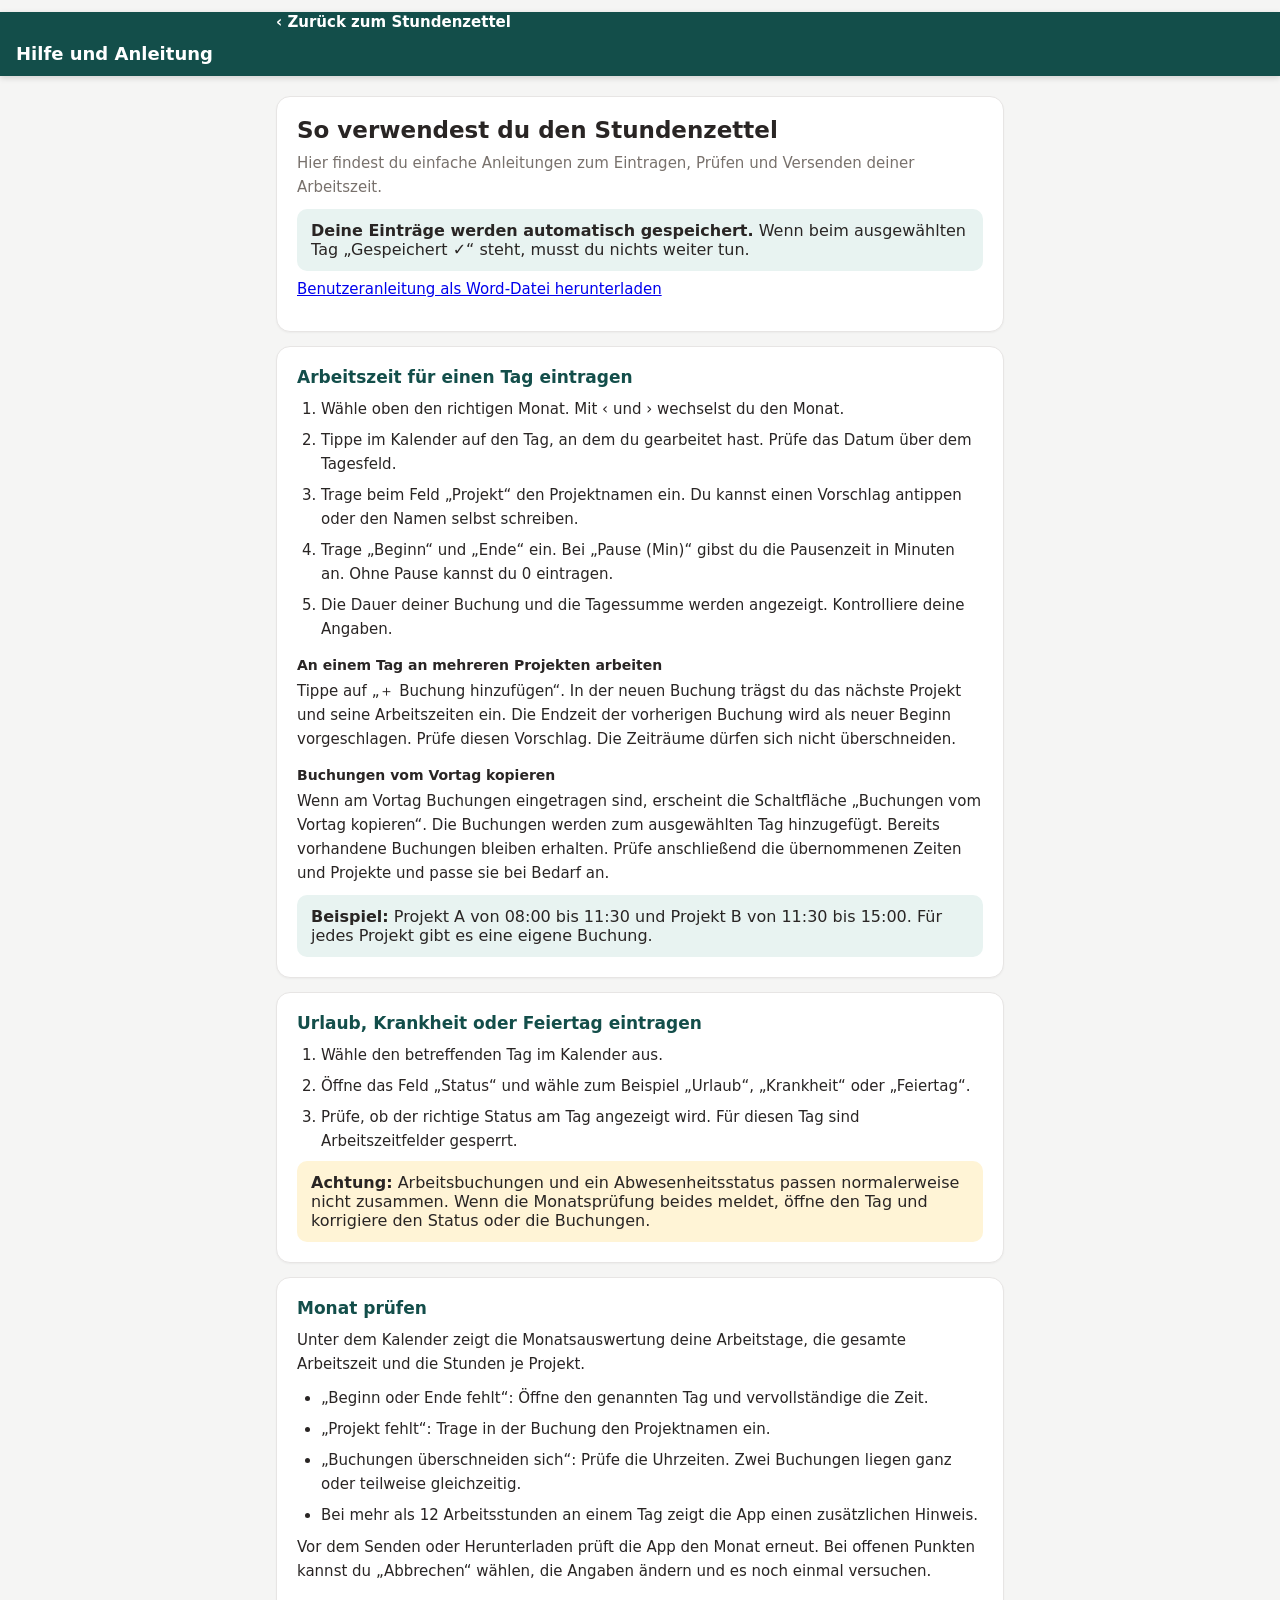
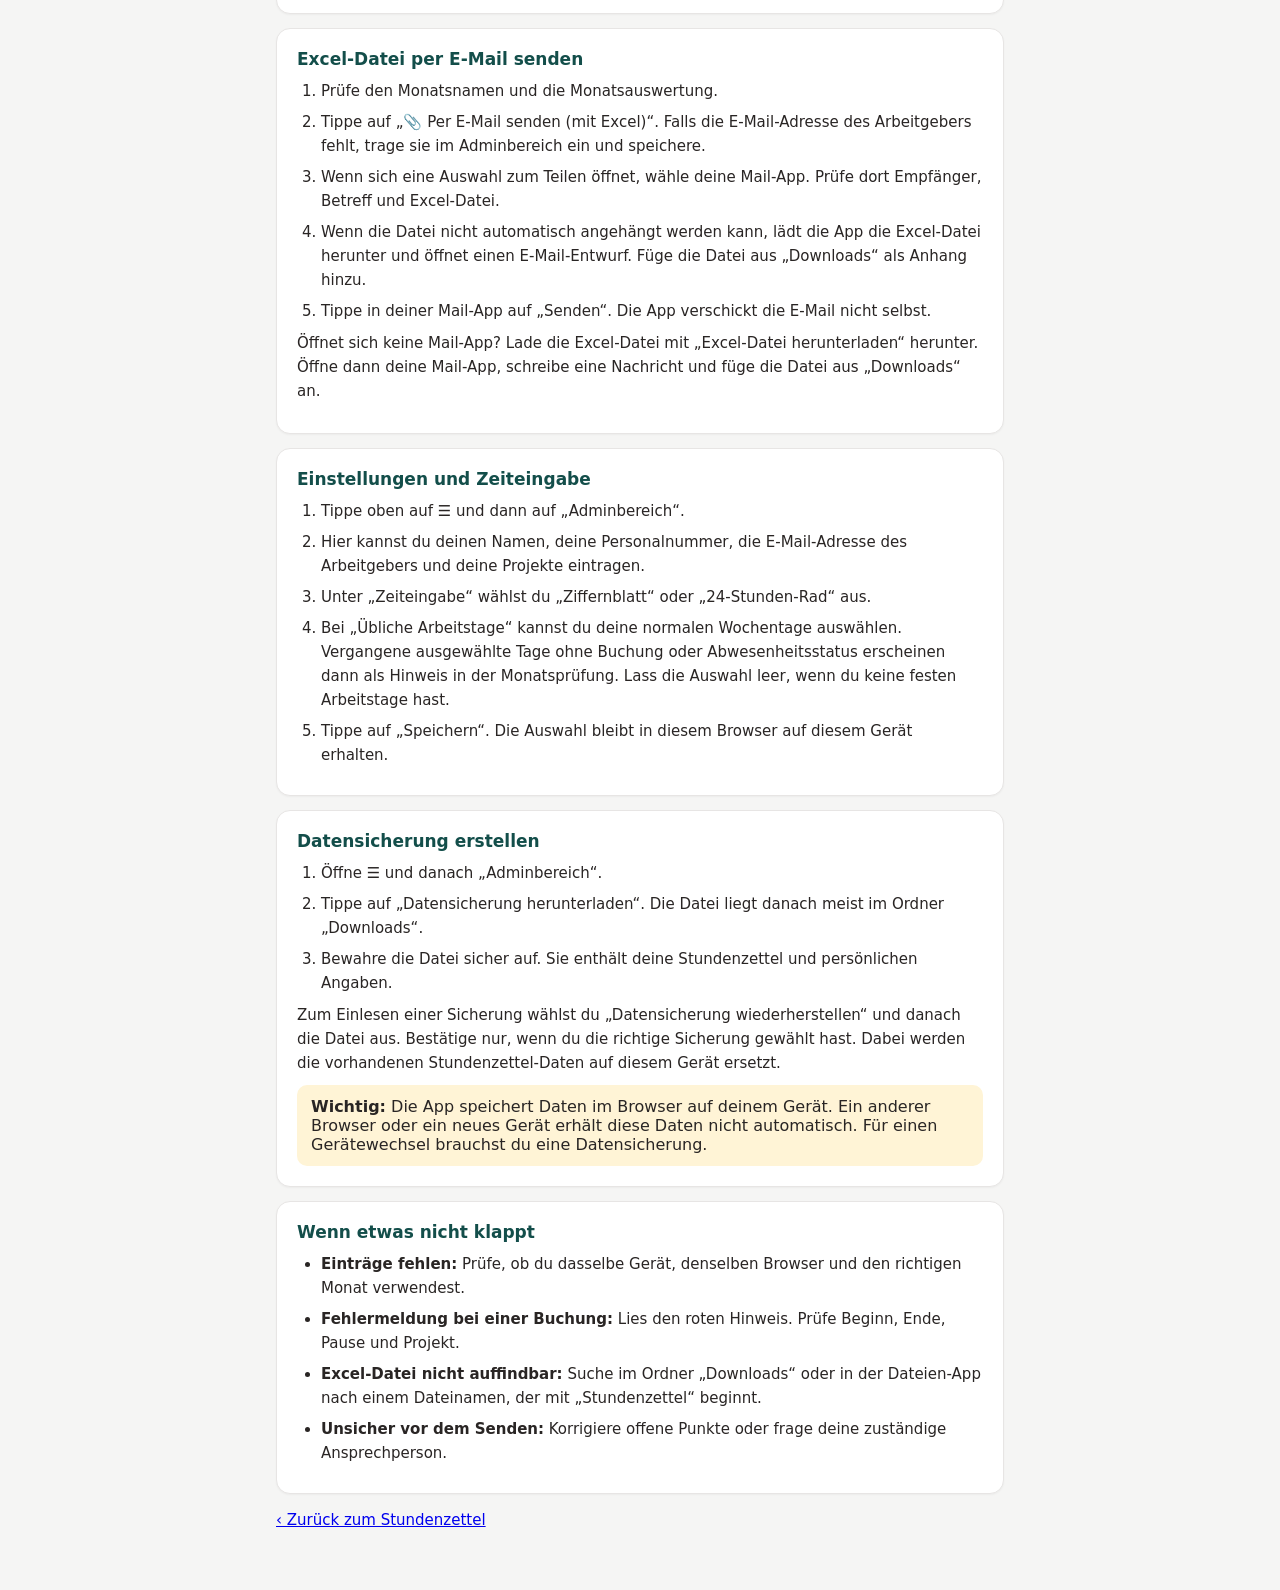
==== commit 11bae6a8: "Eingabe per Sprache rausgenommen" ====
--- a/anleitung.html
+++ b/anleitung.html
@@ -52,15 +52,7 @@
       <h3>Buchungen vom Vortag kopieren</h3>
       <p>Wenn am Vortag Buchungen eingetragen sind, erscheint die Schaltfläche „Buchungen vom Vortag kopieren“. Die Buchungen werden zum ausgewählten Tag hinzugefügt. Bereits vorhandene Buchungen bleiben erhalten. Prüfe anschließend die übernommenen Zeiten und Projekte und passe sie bei Bedarf an.</p>
       <div class="guide-note"><strong>Beispiel:</strong> Projekt A von 08:00 bis 11:30 und Projekt B von 11:30 bis 15:00. Für jedes Projekt gibt es eine eigene Buchung.</div>
-      <h3>Arbeitszeiten sprechen</h3>
-      <ol>
-        <li>Wähle zuerst den richtigen Tag aus. Tippe dann auf „Mit Sprache erfassen“.</li>
-        <li>Tippe auf „Aufnahme starten“ und sprich jede Zeitspanne mit Beginn, Ende und Projekt. Beispiel: „Von 08:00 bis 11:30 Projekt Büro Nord, 15 Minuten Pause.“ Sprich weitere Buchungen genauso aus.</li>
-        <li>Tippe auf „Aufnahme stoppen“. Du kannst den erkannten Text noch bearbeiten. Wenn dein Browser keine Aufnahme anbietet, kannst du Text eingeben oder die Diktierfunktion deiner Bildschirmtastatur nutzen.</li>
-        <li>Tippe auf „Buchungen erkennen“. Prüfe in der Vorschau Projekt, Beginn, Ende und Pause. Ergänze ein fehlendes Projekt oder korrigiere falsche Angaben.</li>
-        <li>Erst mit „Buchungen übernehmen“ werden die Einträge zum ausgewählten Tag hinzugefügt. Ohne diese Bestätigung wird nichts gespeichert.</li>
-      </ol>
-      <div class="guide-note guide-warning"><strong>Bitte beachten:</strong> Die Spracherkennung hängt vom Browser und der Internetverbindung ab. Je nach Browser kann die Stimme über einen Online-Dienst verarbeitet werden. Kontrolliere die Vorschau immer sorgfältig.</div>
+
     </section>
 
     <section class="guide-card">
@@ -133,3 +125,4 @@
   </main>
 </body>
 </html>
+
--- a/styles.css
+++ b/styles.css
@@ -114,25 +114,6 @@
   .wheel-item.selected { color:var(--stone-800); font-weight:700; border-top:2px solid var(--stone-400); border-bottom:2px solid var(--stone-400); }
   .wheel-separator { font-size:24px; color:var(--stone-500); }
 
-  .speech-entry-wrap { margin:10px 0; }
-  .speech-entry-wrap small { display:block; margin:5px 2px 0; color:var(--stone-500); font-size:11px; line-height:1.4; }
-  .speech-sheet { max-width:520px; }
-  .speech-copy, .speech-note { margin:0; font-size:13px; line-height:1.5; }
-  .speech-date { margin:-6px 0 0; font-size:13px; font-weight:700; color:var(--teal-800); }
-  .speech-note { padding:9px 10px; border-radius:8px; background:#fffbeb; color:#92400e; font-size:12px; }
-  .speech-actions { display:grid; grid-template-columns:1fr 1fr; gap:8px; }
-  .speech-status { min-height:18px; color:var(--teal-800); font-size:12px; }
-  .speech-status.speech-error { color:var(--red-600); }
-  .speech-preview { display:flex; flex-direction:column; gap:9px; }
-  .speech-preview:empty { display:none; }
-  .speech-preview-title { font-size:13px; font-weight:700; }
-  .speech-booking { display:grid; grid-template-columns:1fr 1fr; gap:8px; padding:10px; border:1px solid var(--stone-200); border-radius:10px; }
-  .speech-booking .field:first-child { grid-column:1 / -1; }
-  .speech-booking .field label { font-size:10px; }
-  .speech-booking input { width:100%; min-width:0; border:1px solid var(--stone-300); border-radius:8px; padding:8px; font:inherit; font-size:14px; }
-  .speech-preview-errors { margin:0; padding:9px 10px 9px 28px; border-radius:8px; color:var(--red-600); background:#fef2f2; font-size:12px; }
-  @media(max-width:380px) { .speech-actions { grid-template-columns:1fr; } }
-
   .menu { position:absolute; right:0; top:44px; background:#fff; border:1px solid var(--stone-200); border-radius:10px; box-shadow:0 4px 16px rgba(0,0,0,.12); overflow:hidden; display:none; z-index:25; min-width:180px; }
   .menu.open { display:block; }
   .menu button { width:100%; text-align:left; padding:12px 16px; background:none; border:none; font-size:14px; display:flex; align-items:center; gap:8px; cursor:pointer; color:var(--stone-800); font-family:inherit; }
@@ -140,3 +121,4 @@
   .menu a:hover { background:var(--stone-100); }
   .menu button:hover { background:var(--stone-100); }
 
+
